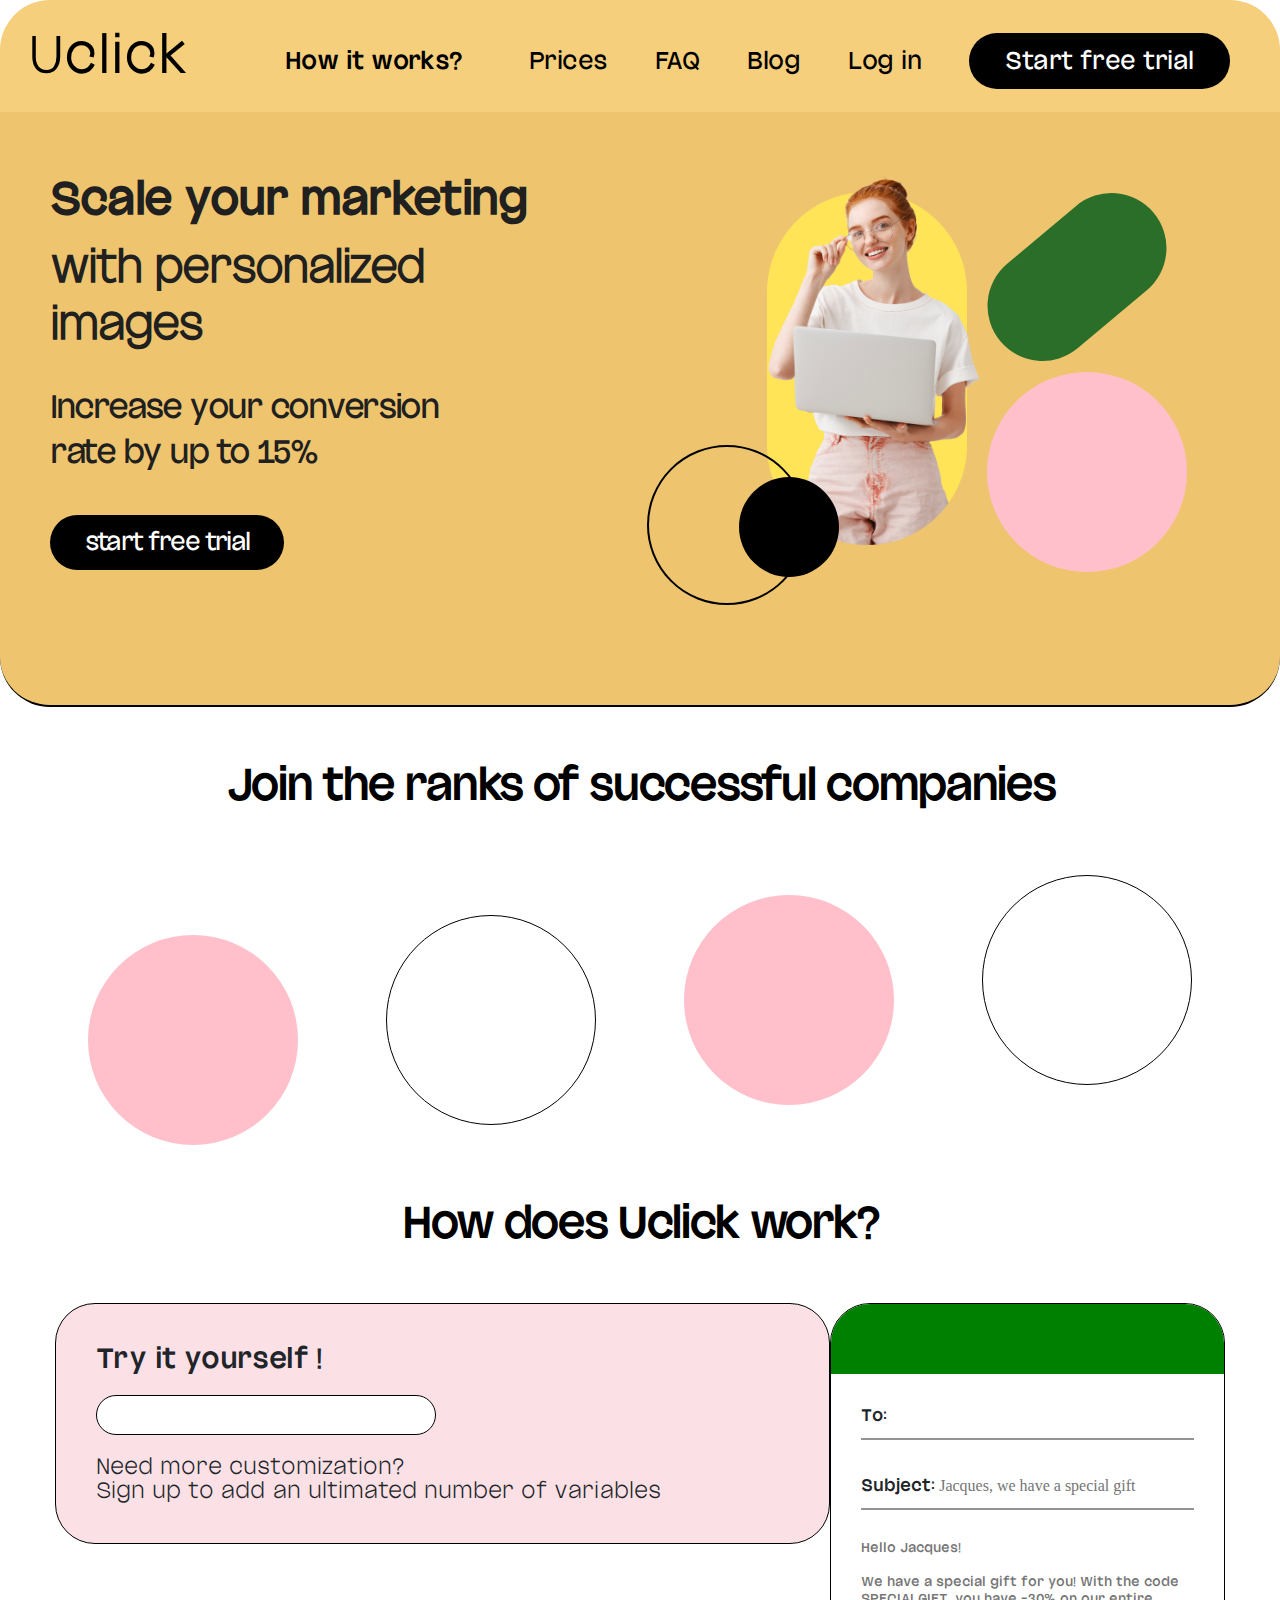
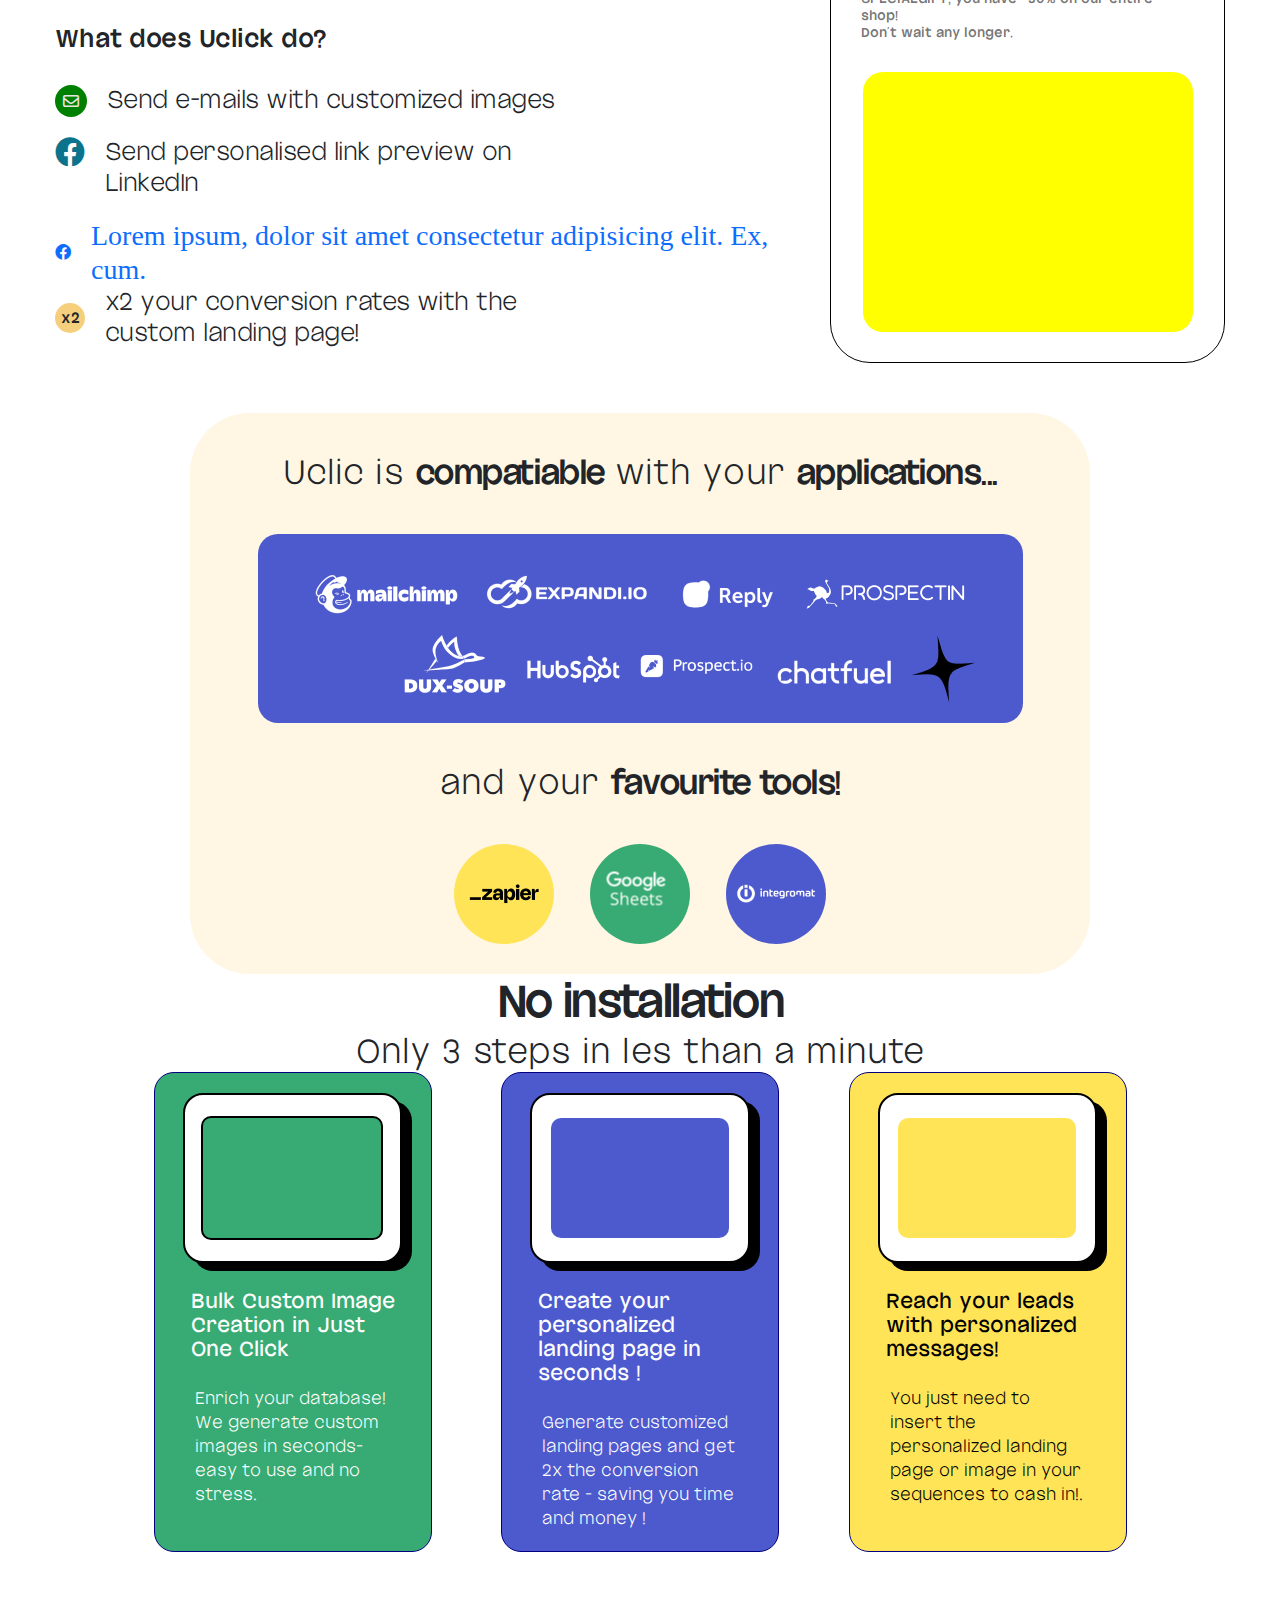
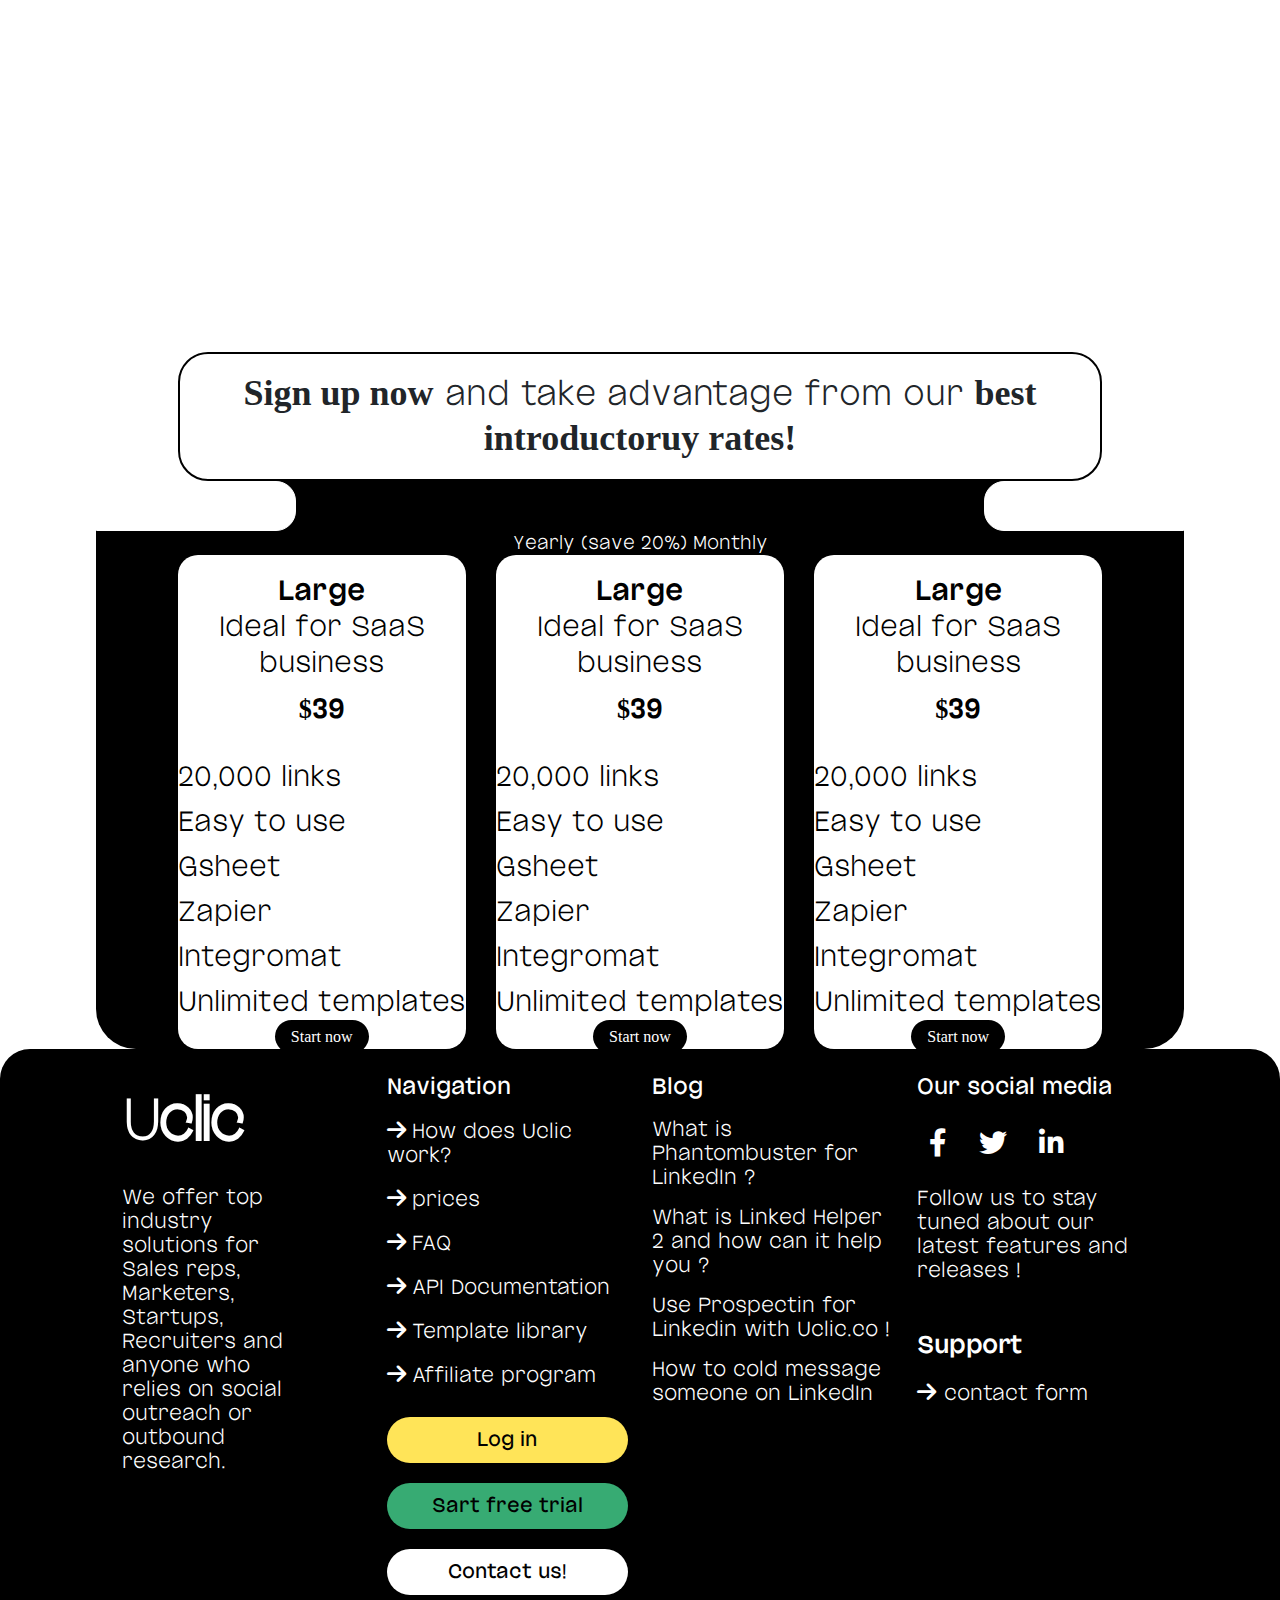
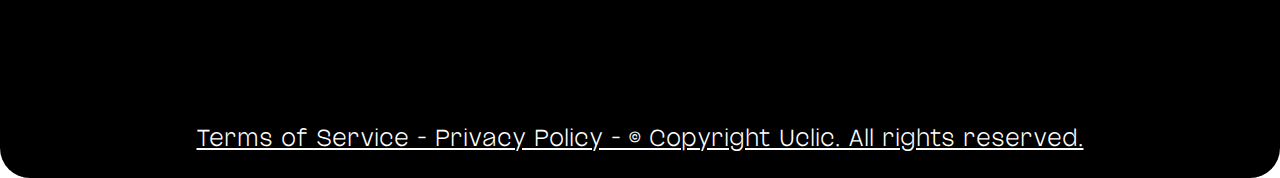
==== index.html @ 7f1a7e20 "third commit" ====
<!DOCTYPE html>
<html lang="en">

<head>
    <meta charset="UTF-8">
    <meta http-equiv="X-UA-Compatible"
        content="IE=edge">
    <meta name="viewport"
        content="width=device-width, initial-scale=1.0">
    <title>Uclick Design</title>

    <link href="https://cdn.jsdelivr.net/npm/bootstrap@5.2.3/dist/css/bootstrap.min.css"
        rel="stylesheet">

    <!-- font awesome link -->
    <link rel="stylesheet"
        href="./css/all.css">
    <!-- stylesheet link -->
    <link rel="stylesheet"
        href="css/style.css">
</head>

<body>
    <!-- header part start here -->
    <header>
        <div class="logo">
            <h3>U<span>click</span></h3>
        </div>
        <div class="menu">
            <ul>
                <li><a class="how"
                        href="#">How it works?</a></li>
                <li><a href="#">Prices</a></li>
                <li><a href="#">FAQ</a></li>
                <li><a href="#">Blog</a></li>
                <li><a href="#">Log in</a></li>
                <li><a class="sign"
                        href="#">Start free trial</a></li>
            </ul>
        </div>
    </header>
    <!-- header part end here -->

    <!-- hero part start here -->
    <div class="hero">
        <div class="passage">
            <h2>
                Scale your marketing
            </h2>
            <h3>
                with personalized <br> images
            </h3>
            <h4>
                Increase your conversion <br> rate by up to 15%
            </h4>
            <button class="hero-btn">
                <h4>start free trial</h4>
            </button>
        </div>
        <div class="picture">

            <div class="frame">
                <img src="images/Frame 36.png"
                    alt="">
                <div class="huhiuhi">
                    <img src="images/huhiuhi 2.png"
                        alt="">
                </div>
            </div>

            <div class="circle">
                <div class="black-shape"></div>
            </div>

            <div class="green-shape"></div>
            <div class="blue-shape"></div>

        </div>
    </div>
    <!-- hero part end here -->

    <!-- join part start here -->
    <section class="join">
        <div class="join-inner">
            <h2 class="top-space">
                Join the ranks of successful companies
            </h2>
            <div class="compani-name">
                <div class="mailgun">

                </div>
                <div class="salesloft">

                </div>
                <div class="easynote">

                </div>
                <div class="pandadoc">

                </div>
            </div>
        </div>
    </section>
    <!-- join part end here -->

    <!-- work part start here -->
    <section class="work">
        <h2 class="top-space">
            How does Uclick work?
        </h2>
        <div class="work-inner">
            <div class="left">
                <div class="tryit">
                    <h1>
                        Try it yourself !
                    </h1>

                    <form action="">
                        <input type="text"
                            name="text">
                    </form>
                    <h4>
                        Need more customization? <br>
                        Sign up to add an ultimated number of variables
                    </h4>
                </div>
                <div class="do">
                    <h1>
                        What does Uclick do?
                    </h1>
                    <div class="mail">
                        <i class="fa-regular fa-envelope"></i>
                        <h4>
                            Send e-mails with customized images
                        </h4>
                    </div>
                    <div class="fb">
                        <i class="fa-brands fa-facebook"></i>
                        <h4>
                            Send personalised link preview on <br> LinkedIn
                        </h4>
                    </div>
                    <ul class="uclic-box">
                        <li><a href="#">
                                <div class="icon">
                                    <i class="fa-brands fa-facebook"></i>
                                </div>
                                <div class="text">
                                    <h3>
                                        Lorem ipsum, dolor sit amet consectetur adipisicing elit. Ex, cum.
                                    </h3>
                                </div>
                            </a></li>
                    </ul>
                    <div class="x2">
                        <span class="x22">x2</span>
                        <h4>
                            x2 your conversion rates with the <br> custom landing page!
                        </h4>
                    </div>
                </div>
            </div>
            <div class="right">
                <div class="green-div"></div>
                <form action="#">
                    <div class="to">
                        <label for="#">To:</label>
                        <input type="text"
                            name="text">
                    </div><br>
                    <div class="sub">
                        <label for="#">Subject:</label>
                        <input type="text"
                            name="text"
                            placeholder="Jacques, we have a special gift for you!">
                    </div>
                    <h6>
                        Hello Jacques! <br> <br>
                        We have a special gift for you! With the code <br> SPECIALGIFT, you have -30% on our entire
                        shop! <br>
                        Don't wait any longer.
                    </h6>
                </form>
                <div class="green-diiv"></div>
            </div>
        </div>

    </section>
    <!-- work part end here -->

    <!-- compatiable part start here -->
    <section class="compatiable">

        <div class="compatiable-inner">
            <h2 class="top-space">
                Uclic is <span class="bold">compatiable</span> with your <span class="bold">applications...</span>
            </h2>
            <div class="white-logos">
                <div class="container_c">
                    <div class="top-logo">
                        <ul class="logos">
                            <li><a href="#"><img class="mallchimp"
                                        src="images/mallchimp.png"
                                        alt=""></a></li>
                            <li><a href="#"><img class="expandi"
                                        src="images/expandi.png"
                                        alt=""></a></li>
                            <li><a href="#"><img class="replay"
                                        src="images/replay.png"
                                        alt=""></a></li>
                            <li><a href="#"><img class="prospectin"
                                        src="images/prospectin.png"
                                        alt=""></a></li>
                        </ul>
                    </div>
                    <div class="container_c">
                        <div class="top-logo bottom-logo">
                            <ul class="logos">
                                <li><a href="#"><img class="mallchimp"
                                            src="images/dux-soup.png"
                                            alt=""></a></li>
                                <li><a href="#"><img class="expandi"
                                            src="images/hubspot.png"
                                            alt=""></a></li>
                                <li><a href="#"><img class="replay"
                                            src="images/prosio.png"
                                            alt=""></a></li>
                                <li><a href="#"><img class="prospectin"
                                            src="images/chatfuel.png"
                                            alt=""></a></li>
                                <li><a href="#"><img class="vector-star"
                                            src="images/Vector star.png"
                                            alt=""></a></li>
                            </ul>
                        </div>
                    </div>
                </div>
            </div>
            <h2>
                and your <span class="bold">favourite tools!</span>
            </h2>
            <div class="three-round">
                <div class="zapier-round single-round">
                    <img src="images/zapier.png"
                        alt="">
                </div>
                <div class="sheets-round single-round">
                    <img src="images/google sheets.png"
                        alt="">
                </div>
                <div class="integ-round single-round">
                    <img src="images/integromat.png"
                        alt="">
                </div>
            </div>
        </div>
    </section>
    <!-- compatiable part end here -->
    <section class="install">
        <div class="headline">
            <h2>No installation</h2>
            <h3>
                Only 3 steps in les than a minute
            </h3>
        </div>
        <div class="install-inner ">
            <div class="container_c">
                <div class="row install-box">
                    <div class="col-md-3 first-box long-sq-box">
                        <div class="mx-auto outer-line">
                            <div class="inner-line"></div>
                        </div>
                        <h4>
                            Bulk Custom Image Creation in Just One Click
                        </h4>
                        <p>
                            Enrich your database! We generate custom images in seconds- easy to use and no stress.
                        </p>
                    </div>
                    <div class="col-md-3 second-box long-sq-box">
                        <div class="mx-auto outer-line">
                            <div class="inner-line">
                                <div class="small-line"></div>
                                <div class="big-line"></div>
                            </div>
                        </div>
                        <h4>
                            Create your personalized landing page in seconds !

                        </h4>
                        <p>
                            Generate customized landing pages and get 2x the conversion rate - saving you time and money !
                        </p>
                    </div>
                    <div class="col-md-3 third-box long-sq-box">
                        <div class="mx-auto outer-line">
                            <div class="inner-line"></div>
                        </div>
                        <h4>
                            Reach your leads
                            with personalized messages!
                        </h4>
                        <p>
                            You just need to insert the personalized landing page or image in your sequences to
                            cash in!.
                        </p>
                    </div>
                </div>
            </div>
        </div>
    </section>
    <!-- rate part start here -->
    <section class="rate container_c">
        <div class="heading container_c">
            <h2>
                <strong>Sign up now</strong> and take advantage from our <strong>best introductoruy rates!</strong>
            </h2>
        </div>
        <div class="rate-inner">
            <div class="black-div">
                <div class="two-side-white">
                    <div class="left-white"></div>
                    <div class="left-white right-white"></div>
                </div>
                <h4>
                    Yearly (save 20%) Monthly
                </h4>
                <div class="rate-box container_c">
                    <div class="first-rate">
                        <div class="top-things">
                            <h3>Large</h3>
                            <h5>Ideal for SaaS business</h5>
                            <h2><small>$</small>39</h2>
                        </div>
                        <div class="bottom-things">
                            <ul>
                                <li><a href="#">20,000 links</a></li>
                                <li><a href="#">Easy to use</a></li>
                                <li><a href="#">Gsheet</a></li>
                                <li><a href="#">Zapier</a></li>
                                <li><a href="#">Integromat</a></li>
                                <li><a href="#">Unlimited templates</a></li>
                            </ul>
                            <div class="start-now-btn">
                                <a href="#">Start now</a>
                            </div>
                        </div>
                    </div>
                    <div class="first-rate">
                        <div class="top-things">
                            <h3>Large</h3>
                            <h5>Ideal for SaaS business</h5>
                            <h2><small>$</small>39</h2>
                        </div>
                        <div class="bottom-things">
                            <ul>
                                <li><a href="#">20,000 links</a></li>
                                <li><a href="#">Easy to use</a></li>
                                <li><a href="#">Gsheet</a></li>
                                <li><a href="#">Zapier</a></li>
                                <li><a href="#">Integromat</a></li>
                                <li><a href="#">Unlimited templates</a></li>
                            </ul>
                            <div class="start-now-btn">
                                <a href="#">Start now</a>
                            </div>
                        </div>
                    </div>
                    <div class="first-rate">
                        <div class="top-things">
                            <h3>Large</h3>
                            <h5>Ideal for SaaS business</h5>
                            <h2><small>$</small>39</h2>
                        </div>
                        <div class="bottom-things">
                            <ul>
                                <li><a href="#">20,000 links</a></li>
                                <li><a href="#">Easy to use</a></li>
                                <li><a href="#">Gsheet</a></li>
                                <li><a href="#">Zapier</a></li>
                                <li><a href="#">Integromat</a></li>
                                <li><a href="#">Unlimited templates</a></li>
                            </ul>
                            <div class="start-now-btn">
                                <a href="#">Start now</a>
                            </div>
                        </div>
                    </div>
                </div>
            </div>
        </div>
    </section>
    <!-- rate part end here -->
    <!-- before footer part start here -->
        <section class="before-footer">
            <div class="row container_c before-footer-inner">
                <div class="col-md-3 single-part uclic-part">
                    <h2><span>U</span>clic</h2>
                    <p>
                        We offer top industry solutions for Sales reps, Marketers, Startups, Recruiters and anyone who relies on social outreach
                        or outbound research.
                    </p>
                </div>
                <div class="col-md-3 single-part navigation">
                    <h4>Navigation</h4>
                    <ul>
                        <li><i class="fa-solid fa-arrow-right"></i>How does Uclic work?</li>
                        <li><i class="fa-solid fa-arrow-right"></i>prices</li>
                        <li><i class="fa-solid fa-arrow-right"></i>FAQ</li>
                        <li><i class="fa-solid fa-arrow-right"></i>API Documentation</li>
                        <li><i class="fa-solid fa-arrow-right"></i>Template library</li>
                        <li><i class="fa-solid fa-arrow-right"></i>Affiliate program</li>
                    </ul>
                    <div class="log-btn yellow">
                        <a href="#">Log in</a>
                    </div>
                    <div class="log-btn green">
                        <a href="#">Sart free trial</a>
                    </div>
                    <div class="log-btn gray">
                        <a href="#">Contact us!</a>
                    </div>
                </div>
                <div class="col-md-3 single-part blog">
                    <h4>Blog</h4>
                    <p>
                        What is Phantombuster for LinkedIn ?
                    </p>
                    <p>
                        What is Linked Helper 2 and how can it
                        help you ?
                    </p>
                    <p>
                        Use Prospectin for Linkedin with Uclic.co !
                    </p>
                    <p>
                        How to cold message someone on LinkedIn
                    </p>
                </div>
                <div class="col-md-3 single-part social">
                    <h4>Our social media</h4>
                    <ul>
                        <li><a href="#"><i class="fa-brands fa-facebook-f"></i></a></li>
                        <li><a href="#"><i class="fa-brands fa-twitter"></i></a></li>
                        <li><a href="#"><i class="fa-brands fa-linkedin-in"></i></a></li>
                    </ul>
                    <p>
                        Follow us to stay tuned about our latest features and releases !

                    </p>
                    <h3>Support</h3>
                    <ul>
                        <li><i class="fa-solid fa-arrow-right"></i>contact form</li>
                    </ul>
                </div>
                <footer>
                    <h4>
                        Terms of Service - Privacy Policy - © Copyright Uclic. All rights reserved.
                    </h4>
                </footer>
            </div>
        </section>
    <!-- before footer part end here -->




    <!-- bootstrap link added -->

    <script src="https://code.jquery.com/jquery-3.6.3.min.js"
        integrity="sha256-pvPw+upLPUjgMXY0G+8O0xUf+/Im1MZjXxxgOcBQBXU="
        crossorigin="anonymous"></script>
    <script src="https://cdn.jsdelivr.net/npm/bootstrap@5.2.3/dist/js/bootstrap.bundle.min.js"></script>
</body>

</html>
---- css/style.css ----
/* default css */
.container_c {
    width: 85%;
    margin: 0 auto;
}


@import url('https://fonts.googleapis.com/css2?family=Sassy+Frass&display=swap');
/* font family
font-family: 'Sassy Frass',
cursive; */

* {
    margin: 0;
    padding: 0;
    list-style-type: none;
    box-sizing: border-box;
    font-family: Outreque;
}

@font-face {
    font-family: OutrequeRegular;
    src: url('../font/OutrequeRegular.ttf');
}

@font-face {
    font-family: OutrequeMedium;
    src: url('../font/OutrequeMedium.ttf');
}

@font-face {
    font-family: OutrequeLight;
    src: url('../font/OutrequeLight.ttf');
}

@font-face {
    font-family: OutrequeBold;
    src: url(../font/OutrequeBold.ttf);
}

@font-face {
    font-family: OutrequeBlack;
    src: url(../font/OutrequeBlack.ttf);
}

h1,
h2,
h3,
h4,
h5,
h6,
p,
ul,
li {
    margin: 0;
    padding: 0;
}

.top-space {
    padding: 50px 0px;
}

body {}

header {
    width: 100%;
    display: flex;
    justify-content: space-around;
    background-color: #f6cf7d;
    border-radius: 50px 50px 0px 0px;
}

header .logo h3 {
    font-family: OutrequeLight;
    font-style: normal;
    font-size: 57px;
    line-height: 112px;
    font-weight: 300;
    /* letter-spacing: -0.07em; */
    color: #000000;
}

header .logo span {
    font-family: OutrequeRegular;
}

.menu {
    margin-top: 30px;
}

.menu ul li {
    padding: 16px 22px;
    display: inline-block;
}

.menu ul li a {
    font-family: OutrequeMedium;
    font-style: normal;
    font-size: 26px;
    font-weight: 500;
    line-height: 31px;
    letter-spacing: -0.02em;
    text-decoration: none;
    color: #000000;
}

.menu .how {
    font-family: OutrequeBold;
    font-style: normal;
    font-size: 26px;
    font-weight: 700;
    line-height: 31px;
    letter-spacing: -0.02em;
    color: #000000;
    padding: 10px 18px;
}

.menu .sign {
    background-color: black;
    border-radius: 100px;
    padding: 15px 36px;
    color: #FFFFFF;
}

.hero {
    display: flex;
    /* width: 80%; */
    margin: 0 auto;
    padding-top: 30px;
    background-color: #eec56e;
    border-bottom: 2px solid black;
    border-radius: 0px 0px 50px 50px;
    /* justify-content: space-around; */
}

.hero .passage {
    margin: 30px 50px;
    margin-right: 100px;

}

.hero .passage h2 {
    font-family: OutrequeMedium;
    font-style: normal;
    font-weight: 900;
    font-size: 48px;
    line-height: 57.6px;
    letter-spacing: -0.03em;
    color: #202020;
}

.hero .passage h3 {
    font-family: OutrequeLight;
    font-style: normal;
    font-weight: 900;
    font-size: 48px;
    line-height: 57.6px;
    letter-spacing: -0.04em;
    color: #202020;
    padding: 10px 0px;
}

.hero .passage h4 {
    font-family: 'OutrequeMedium';
    font-style: normal;
    font-weight: 500;
    font-size: 35px;
    line-height: 45px;
    letter-spacing: -0.07em;
    color: #202020;
    padding: 20px 0px;
}

.hero .hero-btn {
    border: none;
    margin-top: 20px;
    background-color: black;
    border-radius: 100px;
}

.hero .hero-btn h4 {
    font-family: OutrequeMedium;
    font-weight: 500;
    font-size: 26px;
    line-height: 31px;
    padding: 12px 35px;
    color: #FFFFFF;
}

.hero .picture {
    position: relative;
    width: 600px;
}

.hero .picture .frame {
    position: relative;
}

.hero .picture .frame img {
    width: 200px;
    margin-left: 140px;
    margin-top: 50px;
}

.hero .picture .huhiuhi {
    position: absolute;
    content: '';
    top: -18px;
    right: 80px;
}

.hero .picture .huhiuhi img {
    width: 430px;
}

.hero .picture .circle {
    position: relative;
    width: 160px;
    height: 160px;
    border: 2px solid black;
    border-radius: 100%;
    bottom: 100px;
    left: 20px;
}

.hero .picture .circle .black-shape {
    position: absolute;
    width: 100px;
    height: 100px;
    background-color: black;
    border-radius: 100%;
    left: 90px;
    top: 30px;
}

.hero .picture .green-shape {
    position: absolute;
    width: 200px;
    height: 110px;
    background-color: rgb(42, 110, 42);
    border-radius: 100px;
    top: 80px;
    left: 350px;
    transform: rotate(140deg);
}

.hero .picture .blue-shape {
    position: absolute;
    width: 200px;
    height: 200px;
    background-color: pink;
    border-radius: 100%;
    top: 230px;
    left: 360px;
}

/* join part start here */
.join .join-inner h2 {
    font-family: OutrequeBold;
    font-style: normal;
    font-weight: 700;
    font-size: 48px;
    line-height: 58px;
    text-align: center;
    letter-spacing: -0.07em;
    color: #000000;
    text-align: center;
}

.join .compani-name {
    display: flex;
    justify-content: space-evenly;
}

.join .compani-name .mailgun {
    width: 210px;
    height: 210px;
    background-color: pink;
    border-radius: 100%;
    margin-top: 70px;
}

.join .compani-name .salesloft {
    width: 210px;
    height: 210px;
    border: 1px solid black;
    border-radius: 100%;
    margin-top: 50px;
}

.join .compani-name .easynote {
    width: 210px;
    height: 210px;
    background-color: pink;
    border-radius: 100%;
    margin-top: 30px;
}

.join .compani-name .pandadoc {
    width: 210px;
    height: 210px;
    border: 1px solid black;
    border-radius: 100%;
    margin-top: 10px;
}

/* join part end here */
/* work part start here */
.work h2 {
    font-family: OutrequeBold;
    font-style: normal;
    font-weight: 700;
    font-size: 48px;
    line-height: 58px;
    text-align: center;
    letter-spacing: -0.07em;
    color: #000000;
}

.work-inner {
    width: 1170px;
    margin: 0 auto;
    display: flex;
    justify-content: space-evenly;
    /* gap: 60px; */
}

.work-inner .left .tryit {
    border: 1px solid black;
    border-radius: 40px;
    padding: 40px;
    background-color: rgb(251, 225, 230);

}

.work-inner .left .tryit h1 {
    font-family: OutrequeBold;
    font-weight: 700;
    font-size: 30px;
    letter-spacing: -0.02em;
    line-height: 31px;
}

.work-inner .left .tryit h4 {
    font-family: OutrequeLight;
    font-weight: 300;
    font-size: 24px;
    letter-spacing: 0.0015em;
    line-height: 24px;
}

.work-inner .left .tryit form input {
    width: 340px;
    height: 40px;
    border: 1px solid black;
    border-radius: 30px;
    margin: 20px 0px;
}

.work-inner .left .do {
    margin-top: 50px;
}

.work-inner .left .do h1 {
    font-family: OutrequeBold;
    font-size: 26px;
    font-weight: 700;
    line-height: 31px;
    letter-spacing: -0.02em;
    padding: 30px 0px;
}

.work-inner .left .do h4 {
    font-family: OutrequeLight;
    font-size: 26px;
    font-weight: 300;
    line-height: 31px;
    letter-spacing: -0.02em;
    margin-left: 20px;
}

.work-inner .left .mail {
    display: flex;
}

.work-inner .left .mail i {
    height: 100%;
    padding: 8px;
    color: rgb(232, 229, 229);
    background-color: green;
    border-radius: 50%;
}

.work-inner .left .fb {
    display: flex;
    padding: 20px 0px;
}

.work-inner .left .fb i {
    color: rgb(11, 116, 140);
    font-size: 30px;
}

.work-inner .left .x2 {
    display: flex;
    font-family: OutrequeBold;
    align-items: center;
}

.work-inner .left .x2 .x22 {
    background-color: #f6cf7d;
    font-family: OutrequeBold;
}

span.x22 {
    display: block;
    width: 30px;
    height: 30px;
    border-radius: 50%;
    text-align: center;
    line-height: 30px;
}

.work-inner .right {
    border: 1px solid black;
    border-radius: 40px;
}

.work-inner .right .green-div {
    width: 100%;
    height: 70px;
    background-color: green;
    border-radius: 39px 39px 0px 0px;
}

.work-inner .right form {
    padding: 0px 30px;

}

.work-inner .right form label {
    font-family: OutrequeBold;
    font-weight: 700;
    font-size: 18px;
    line-height: 22px;
}

.work-inner .right form h6 {
    font-family: OutrequeBold;
    font-style: normal;
    font-weight: 700;
    font-size: 14px;
    line-height: 17px;
    color: rgba(0, 0, 0, 0.55);
}

.work-inner .right form::placeholder {
    font-family: OutrequeLight;
}

.work-inner .right input {
    margin: 10px 0px;
    border: none;
}

.work-inner .right .to {
    margin-top: 20px;
    border-bottom: 2px solid rgb(147, 147, 147);
}

.work-inner .right .sub {
    border-bottom: 2px solid rgb(147, 147, 147);
    margin-bottom: 30px;
}

.work-inner .right .green-diiv {
    width: 84%;
    height: 260px;
    margin: 30px auto;
    border-radius: 20px;
    background-color: yellow;
}

/* work part end here */
/* compatiable part start here */
.compatiable {
    width: 900px;
    margin: 0 auto;
    background-color: #FFF6E3;
    border-radius: 60px;
    text-align: center;
    margin-top: 50px;
}

.compatiable .compatiable-inner h2 {
    font-family: OutrequeLight;
    font-weight: 300px;
    font-size: 36px;
    line-height: 40px;
    font-style: normal;
    letter-spacing: 0.0025em;
    padding: 26px 0px;
}

.compatiable .compatiable-inner h2 .bold {
    font-family: OutrequeBold;
    font-weight: 700px;
    font-size: 35px;
    line-height: 69px;
    letter-spacing: -0.07em;
}

.compatiable .compatiable-inner .white-logos {
    width: 85%;
    margin: 0 auto;
    border-radius: 20px;
    background-color: #4D5ACD;
    padding: 20px 0px;
    position: relative;
}

.top-logo .logos {
    display: flex;
    justify-content: space-between;
}

.top-logo .logos .expandi {
    margin-top: 20px;
}

.top-logo .logos .replay {
    margin-top: 20px;
}

.top-logo .logos .prospectin {
    margin-top: 25px;
}

.white-logos .bottom-logo {
    margin-left: 30px;
}

.white-logos .bottom-logo img {
    padding: 0px 10px;
}

.compatiable .compatiable-inner .three-round {
    display: flex;
    justify-content: center;
}

.compatiable .three-round .single-round {
    width: 100px;
    height: 100px;
    border-radius: 50%;
    margin-bottom: 30px;
    position: relative;
}

.compatiable .three-round .single-round img {
    position: absolute;
    top: 50%;
    left: 50%;
    transform: translate(-50%, -50%);
}

.compatiable .three-round .zapier-round {
    background-color: #FFE458;
}

.compatiable .three-round .sheets-round {
    background-color: #37AB73;
    margin: 0px 36px;
}

.compatiable .three-round .integ-round {
    background-color: #4D5ACD;
}

/* compatiable part end here */
/* install part start here */
.install {
    margin-bottom: 400px;
}

.install .headline {
    text-align: center;
}

.install h2 {
    font-family: OutrequeBold;
    font-weight: 700;
    font-size: 48px;
    line-height: 58px;
    letter-spacing: -0.07em;
}

.install h3 {
    font-family: OutrequeLight;
    font-weight: 300;
    font-size: 36px;
    line-height: 40px;
    letter-spacing: 0.0025em;
}

.install-inner .install-box {
    justify-content: space-evenly;
}

.install .long-sq-box {
    border-radius: 20px;
    border: 1px solid navy;
    color: white;
}

.mx-auto.inner-line {}

.install .long-sq-box .outer-line {
    width: 87%;
    height: 170px;
    border: 2px solid black;
    position: relative;
    border-radius: 20px;
    margin: 20px 0px;
    background-color: white;
    box-shadow: 10px 8px black;
}

.install .long-sq-box .inner-line {
    padding: 60px 89px;

    border-radius: 10px;
    position: absolute;
    top: 50%;
    left: 50%;
    transform: translate(-50%, -50%);
}

.install-box .long-sq-box h4 {
    font-family: OutrequeMedium;
    font-style: normal;
    font-weight: 500;
    font-size: 22px;
    line-height: 24px;
    padding: 6px 24px;
}

.install-box .long-sq-box p {
    font-family: OutrequeLight;
    font-style: normal;
    font-weight: 300;
    font-size: 18px;
    line-height: 24px;
    letter-spacing: 0.0015em;
    padding: 20px 28px;
}

.install-inner .first-box {
    background-color: #37AB73;
}

.install-inner .first-box .inner-line {
    background-color: #37AB73;
    border: 2px solid black;
}

.install-inner .second-box {
    background-color: #4D5ACD;
}

.install-inner .second-box .inner-line {
    background-color: #4D5ACD;
}

/* .install-inner .second-box .inner-line .small-line{
    border: 1px solid;
}
.install-inner .second-box .inner-line .big-line{
    border: 1px solid;
} */
.install-inner .third-box {
    background-color: #FFE458;
}

.install-inner .third-box .inner-line {
    background-color: #FFE458;
}

.install-inner .third-box h4 {
    color: black;
}

.install-inner .third-box p {
    color: black;
}


/*ms*/
ul.uclic-box li a {
    display: flex;
    text-decoration: none;
    align-items: center;
}

ul.uclic-box li a .icon {
    margin-right: 20px;
}

/* install part end here */
/* rate part start here */
.rate .heading h2 {
    font-family: OutrequeLight;
    font-weight: 300;
    font-size: 36px;

    text-align: center;
    border: 2px solid black;
    border-radius: 30px;
    padding: 18px 28px;
}

.rate h2 strong {
    font-weight: 700;
}

.rate-inner .black-div {
    background-color: #000000;
    border-radius: 40px;
}

.rate-inner .two-side-white {
    display: flex;
    justify-content: space-between;

}

.rate-inner .black-div .two-side-white .left-white {
    width: 200px;
    height: 50px;
    background-color: white;
    border: 1px solid white;
    border-radius: 0px 20px 20px 0px;

}

.rate-inner .black-div .two-side-white .right-white {
    border-radius: 20px 0px 0px 20px;
}

.black-div h4 {
    text-align: center;
    color: white;
    font-family: OutrequeLight;
    font-weight: 300;
    font-size: 20px;

}

.rate-box {
    display: flex;
    justify-content: space-around;
    gap: 30px;
}

.rate-box .first-rate {
    background-color: white;
    border-radius: 20px;
}

.rate-box .first-rate .top-things {
    text-align: center;
    color: black;
    padding: 18px;
}

.rate-box .first-rate .top-things h3 {
    font-family: OutrequeBold;
    font-weight: 300;
    font-size: 30px;

}

.rate-box .first-rate .top-things h5 {
    font-family: OutrequeLight;
    font-weight: 300;
    font-size: 30px;

}

.rate-box .first-rate .top-things h2 {
    font-family: OutrequeBold;
    font-weight: 700;
    font-size: 30px;
    padding: 10px 0px;
}

.first-rate .bottom-things ul li a {
    text-decoration: none;
    font-family: OutrequeLight;
    font-weight: 300;
    font-size: 30px;
    color: #000000;
}

.bottom-things .start-now-btn {

    text-align: center;
}

.bottom-things .start-now-btn a {
    color: white;
    background-color: #000000;
    text-decoration: none;
    border-radius: 20px;
    padding: 8px 16px;
}

/* rate part end here */
/* before footer part start here */
.before-footer {
    background-color: #000000;
    border-radius: 30px;
    padding: 16px;
}

.before-footer-inner .single-part {
    color: white;
}

.before-footer-inner .uclic-part p {
    padding-right: 48px;
    color: white;
}

.before-footer-inner h4 {
    font-family: OutrequeMedium;
    font-weight: 500;
    font-size: 24px;
    line-height: 28px;
    padding: 8px 0px;
}

.before-footer-inner p {
    font-family: OutrequeLight;
    font-weight: 300;
    font-size: 22px;
    line-height: 24px;
    padding: 8px 0px;
}

.before-footer-inner .uclic-part h2 {
    color: white;
    font-family: OutrequeLight;
    font-weight: 700;
    font-size: 64px;
    line-height: 112px;
    letter-spacing: -0.07em;
    /* padding: 10px 0px; */
}

.before-footer-inner .uclic-part span {
    font-family: OutrequeLight;
    font-weight: 300;
    font-size: 64px;
    line-height: 112px;
    letter-spacing: -0.07em;
}

.before-footer-inner .uclic-part .prospectin {
    font-family: OutrequeLight;
    font-weight: 300;
    font-size: 36px;
}

.before-footer-inner .navigation ul li {
    font-family: OutrequeLight;
    font-weight: 300;
    font-size: 22px;
    line-height: 24px;
    padding: 10px 0px;
}

.before-footer-inner .navigation ul li i {
    margin-right: 6px;
}

.before-footer-inner .navigation .log-btn {
    font-family: OutrequeMedium;
    font-weight: 500;
    font-size: 21px;
    line-height: 26px;
    text-align: center;
    padding: 10px 0px;
    margin: 20px 0px;
    border-radius: 30px;
}

.before-footer-inner .navigation .log-btn a {
    color: #000000;
    text-decoration: none;
    font-family: OutrequeMedium;
    font-weight: 500;
    font-size: 21px;
    line-height: 26px;


}

.before-footer-inner .navigation .yellow {
    background-color: #FFE458;
}

.before-footer-inner .navigation .green {
    color: white;
    background-color: #37AB73;
}

.before-footer-inner .navigation .gray {
    background-color: #FFFFFF;
}

.before-footer-inner .blog p {
    font-family: OutrequeLight;
    font-weight: 300;
    font-size: 22px;
    line-height: 24px;
}

.before-footer-inner .social ul {
    display: flex;
    color: white;
    padding: 20px 0px;
}

.before-footer-inner .social ul li a {
    font-size: 28px;
    color: white;
    padding: 0px 12px;
}

.before-footer-inner .social p {
    font-family: OutrequeLight;
    font-weight: 300;
    font-size: 22px;
    line-height: 24px;
    padding: 8px 0px;
}

.before-footer-inner .social h3 {
    font-family: OutrequeBold;
    font-weight: 700;
    font-size: 26px;
    line-height: 31px;
    letter-spacing: -0.02em;
    /* padding: 0px 0px; */
    margin-top: 40px;
}

.before-footer-inner .social li {
    font-family: OutrequeLight;
    font-weight: 300;
    font-size: 22px;
    line-height: 24px;
}

.before-footer-inner .social li i {
    margin-right: 8px;
}
.before-footer footer h4{
    color: white;
    text-align: center;
    font-family: OutrequeLight;
    font-weight: 300;
    font-size: 25px;
    line-height: 31px;
    text-decoration: underline;
    margin-top: 100px;
}


/* before footer part end here */
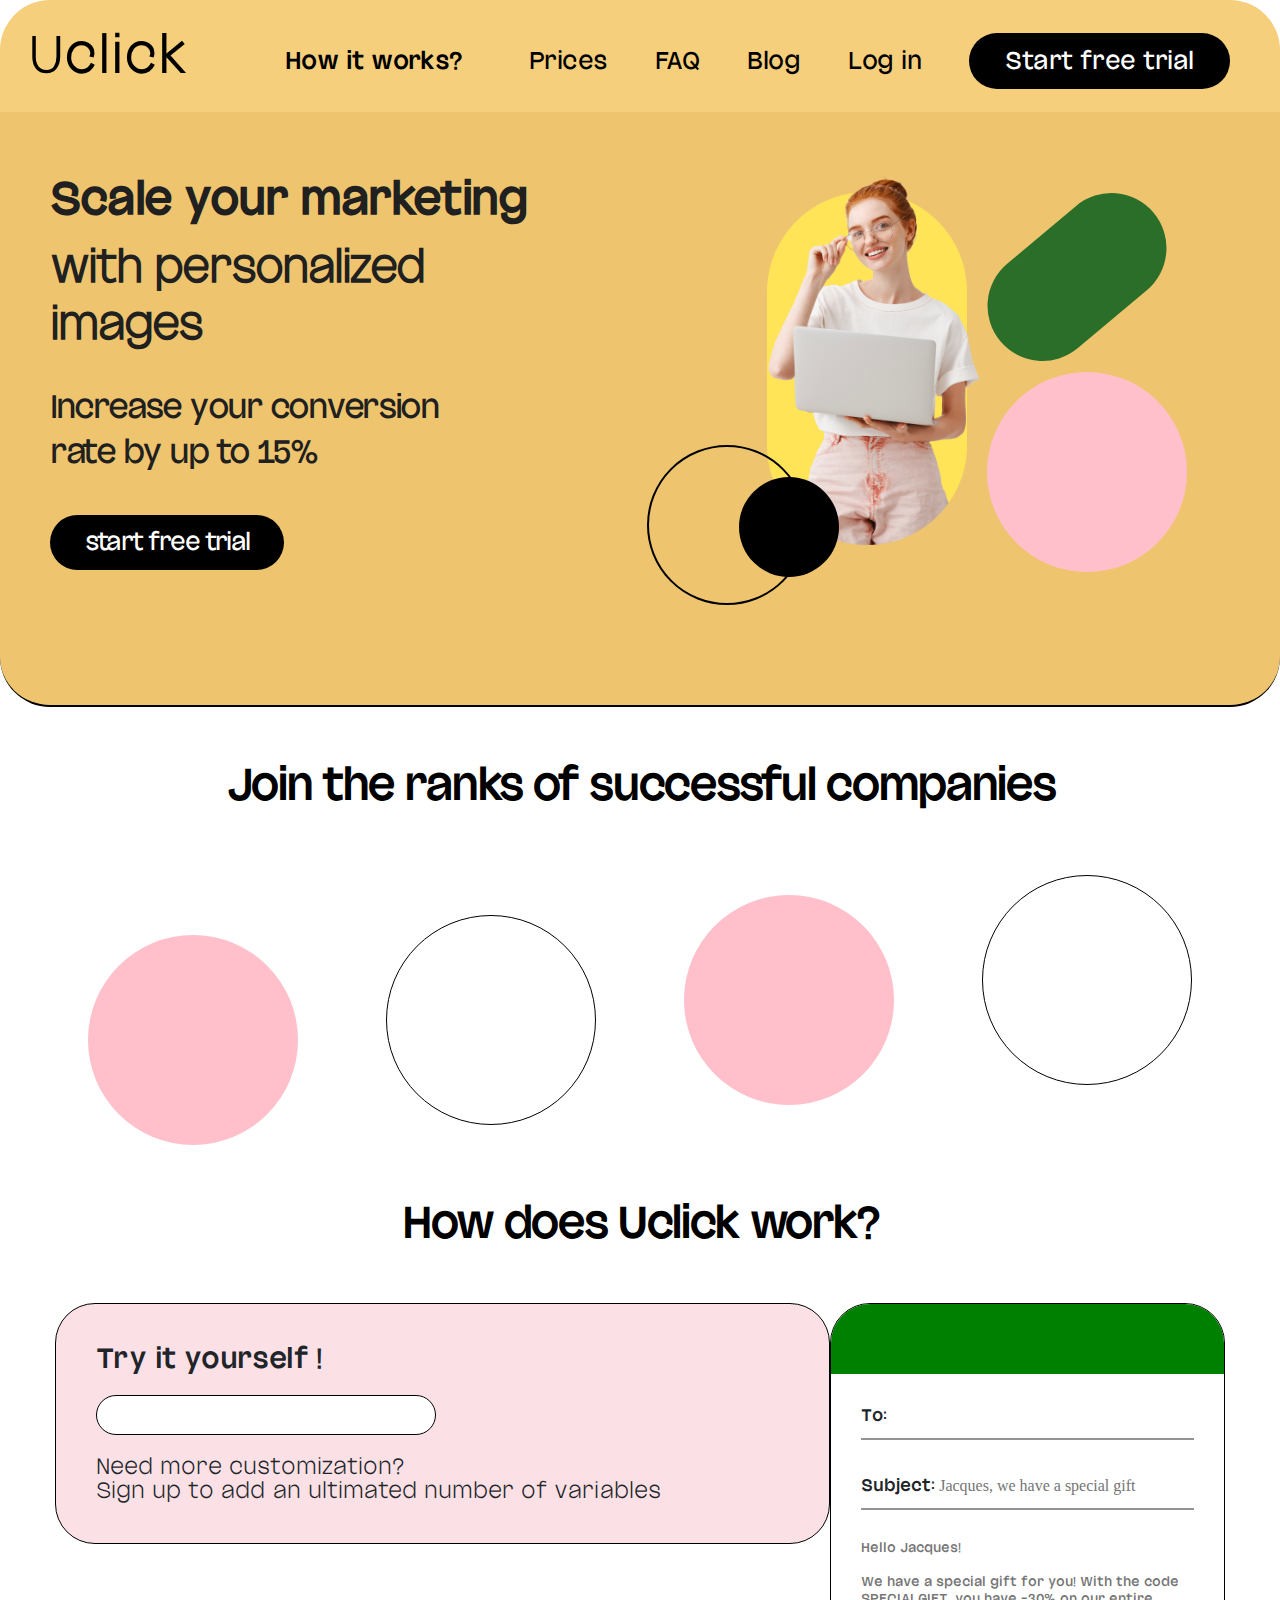
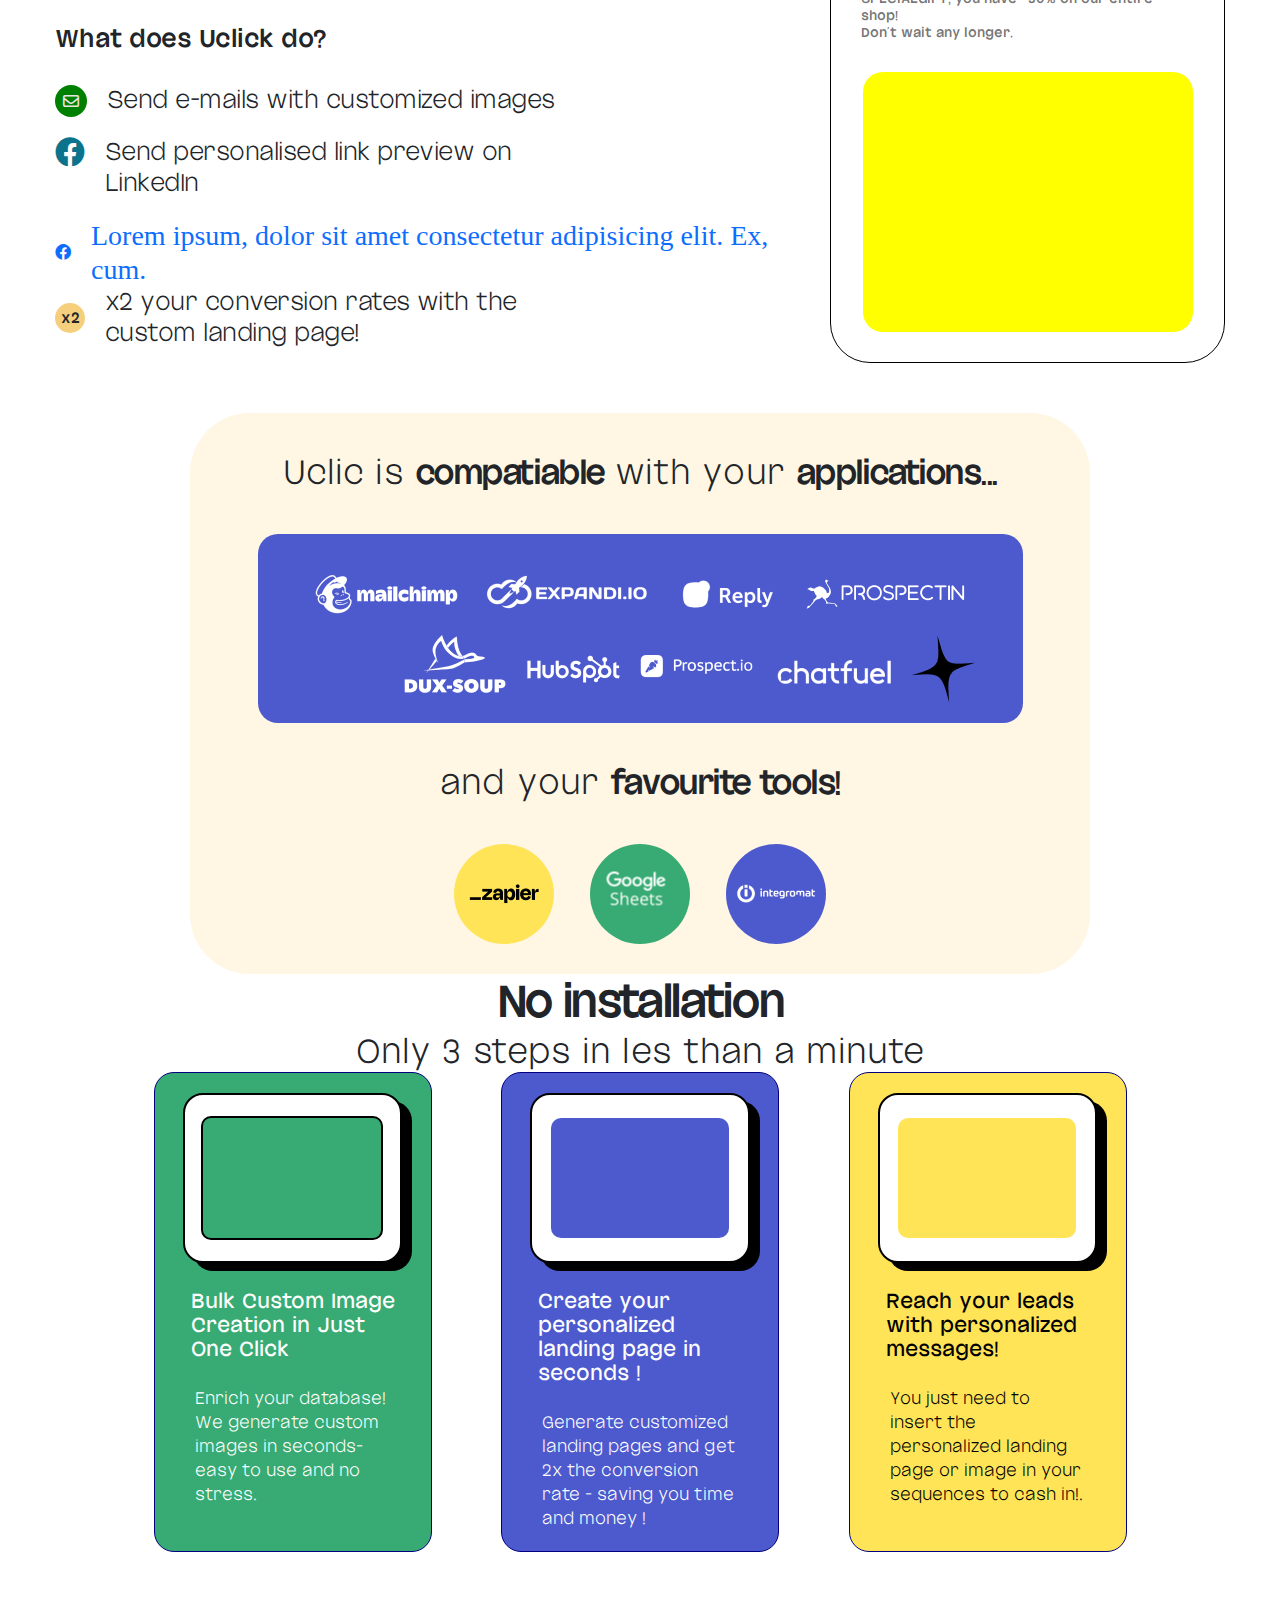
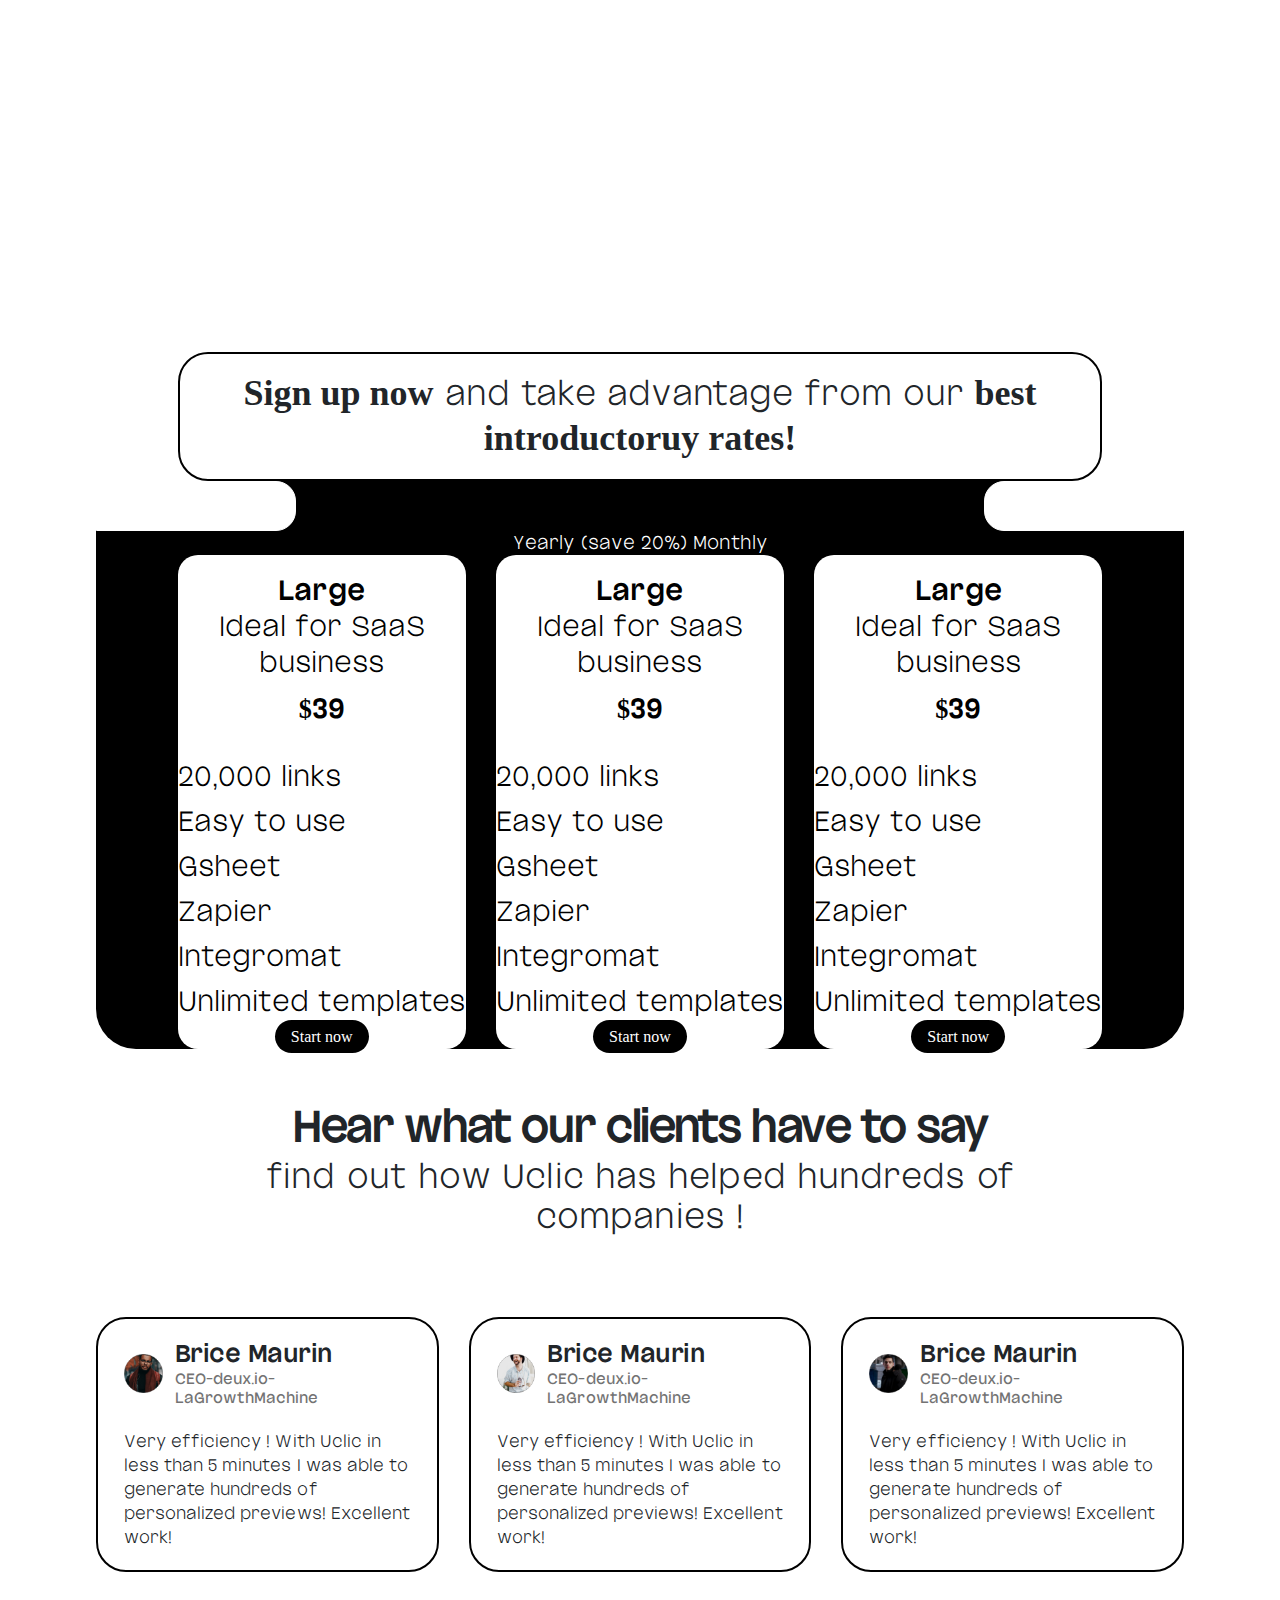
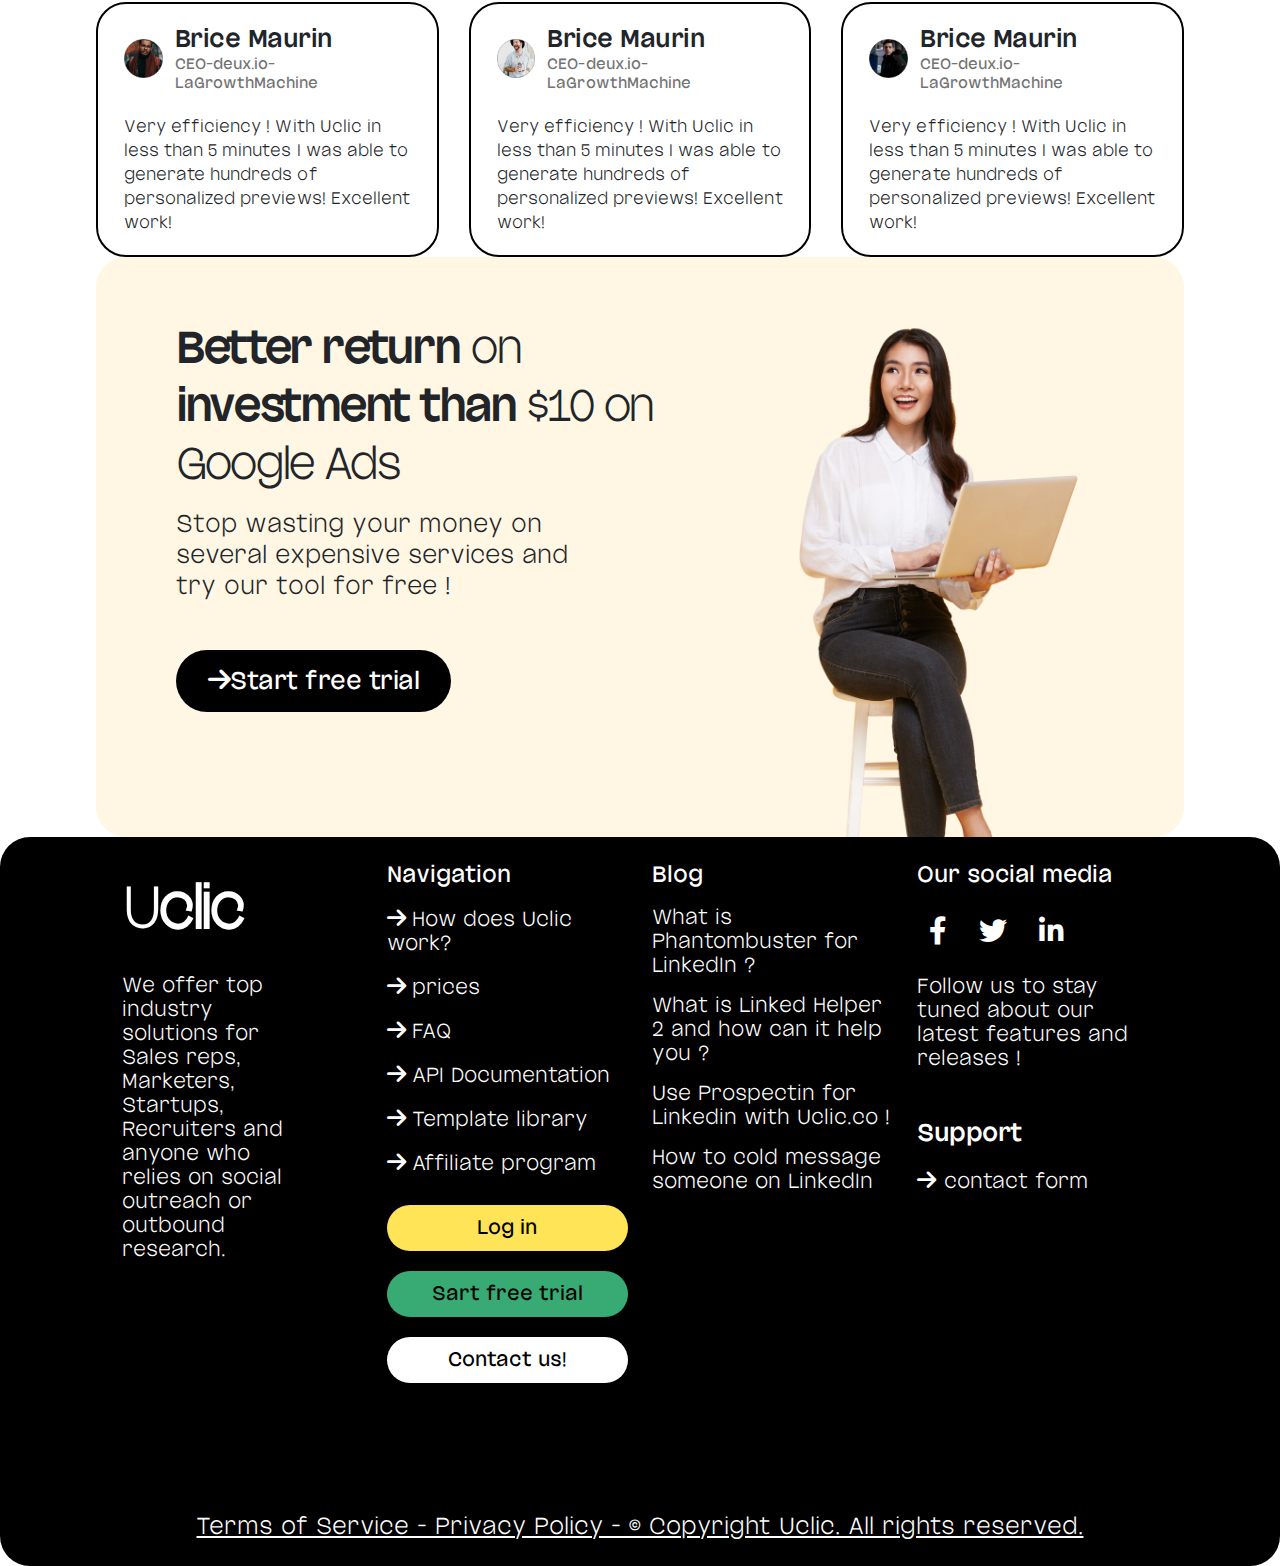
==== commit 273d6753: "six commit" ====
--- a/index.html
+++ b/index.html
@@ -391,6 +391,144 @@
         </div>
     </section>
     <!-- rate part end here -->
+    <!-- clients part start here -->
+    <section class="clients">
+        <div class="heading top-space">
+            <h2>
+                Hear what our clients have to say
+            </h2>
+            <h3>
+                find out how Uclic has helped hundreds of companies !
+            </h3>
+        </div>
+        <div class="container_c clients-inner">
+            <div class=" single-client">
+                <div class="name-pic">
+                    <div class="picture">
+                        <img src="images/client-01.png"
+                            alt="">
+                    </div>
+                    <div class="name">
+                        <h3>Brice Maurin</h3>
+                        <p>CEO-deux.io-LaGrowthMachine</p>
+                    </div>
+                </div>
+                <div class="biodata">
+                    <p>
+                        Very efficiency ! With Uclic in less than 5 minutes I was able to generate hundreds of personalized previews! Excellent
+                        work!
+                    </p>
+                </div>
+            </div>
+            <div class="single-client">
+                <div class="name-pic">
+                    <div class="picture">
+                        <img src="images/client-02.png"
+                            alt="">
+                    </div>
+                    <div class="name">
+                        <h3>Brice Maurin</h3>
+                        <p>CEO-deux.io-LaGrowthMachine</p>
+                    </div>
+                </div>
+                <div class="biodata">
+                    <p>
+                        Very efficiency ! With Uclic in less than 5 minutes I was able to generate hundreds of personalized previews! Excellent
+                        work!
+                    </p>
+                </div>
+            </div>
+            <div class="single-client">
+                <div class="name-pic">
+                    <div class="picture">
+                        <img src="images/client-03.png"
+                            alt="">
+                    </div>
+                    <div class="name">
+                        <h3>Brice Maurin</h3>
+                        <p>CEO-deux.io-LaGrowthMachine</p>
+                    </div>
+                </div>
+                <div class="biodata">
+                    <p>
+                        Very efficiency ! With Uclic in less than 5 minutes I was able to generate hundreds of personalized previews! Excellent
+                        work!
+                    </p>
+                </div>
+            </div>
+        </div>
+        <div class="container_c clients-inner">
+            <div class=" single-client">
+                <div class="name-pic">
+                    <div class="picture">
+                        <img src="images/client-01.png"
+                            alt="">
+                    </div>
+                    <div class="name">
+                        <h3>Brice Maurin</h3>
+                        <p>CEO-deux.io-LaGrowthMachine</p>
+                    </div>
+                </div>
+                <div class="biodata">
+                    <p>
+                        Very efficiency ! With Uclic in less than 5 minutes I was able to generate hundreds of personalized previews! Excellent
+                        work!
+                    </p>
+                </div>
+            </div>
+            <div class="single-client">
+                <div class="name-pic">
+                    <div class="picture">
+                        <img src="images/client-02.png"
+                            alt="">
+                    </div>
+                    <div class="name">
+                        <h3>Brice Maurin</h3>
+                        <p>CEO-deux.io-LaGrowthMachine</p>
+                    </div>
+                </div>
+                <div class="biodata">
+                    <p>
+                        Very efficiency ! With Uclic in less than 5 minutes I was able to generate hundreds of personalized previews! Excellent
+                        work!
+                    </p>
+                </div>
+            </div>
+            <div class="single-client">
+                <div class="name-pic">
+                    <div class="picture">
+                        <img src="images/client-03.png"
+                            alt="">
+                    </div>
+                    <div class="name">
+                        <h3>Brice Maurin</h3>
+                        <p>CEO-deux.io-LaGrowthMachine</p>
+                    </div>
+                </div>
+                <div class="biodata">
+                    <p>
+                        Very efficiency ! With Uclic in less than 5 minutes I was able to generate hundreds of personalized previews! Excellent
+                        work!
+                    </p>
+                </div>
+            </div>
+        </div>
+    </section>
+    <!-- clients part end here -->
+    <!-- better part start here -->
+    <section class="container_c better">
+        <div class="heading">
+            <h2><span>Better return</span> on <span>investment than</span> $10 on Google Ads</h2>
+            <h3>Stop wasting your money on several expensive services and try our tool for free !</h3>
+            <ul>
+                <li><a href="#"><i class="fa-solid fa-arrow-right"></i>Start free trial</a></li>
+            </ul>
+        </div>
+        <div class="sitting-girl">
+            <img src="images/sitting-girl.png" alt="sitting-girl">
+        </div>
+    </section>
+    <!-- better part end here -->
     <!-- before footer part start here -->
         <section class="before-footer">
             <div class="row container_c before-footer-inner">
--- a/css/style.css
+++ b/css/style.css
@@ -816,6 +816,157 @@
 }
 
 /* rate part end here */
+/* clients part start here */
+.clients .heading h2 {
+    font-family: OutrequeBold;
+    font-weight: 700;
+    font-size: 48px;
+    line-height: 58px;
+    text-align: center;
+    letter-spacing: -0.07em;
+}
+
+.clients .heading h3 {
+    font-family: OutrequeLight;
+    font-weight: 300;
+    font-size: 36px;
+    line-height: 40px;
+    text-align: center;
+    letter-spacing: 0.0025em;
+    max-width: 60%;
+    margin: 0 auto;
+}
+
+.clients-inner {
+    display: flex;
+    gap: 30px;
+    margin-top: 30px;
+}
+
+.clients-inner .single-client {
+
+    border: 2px solid black;
+
+    padding: 20px 26px;
+
+    border-radius: 30px;
+}
+
+.clients-inner .single-client .name-pic {
+    display: flex;
+    align-items: center;
+}
+
+.single-client .name-pic .picture {
+    width: 40px;
+    margin-right: 12px;
+    /* align-items: center; */
+}
+
+.single-client .name-pic .picture img {
+    width: 100%;
+
+}
+
+.single-client .name-pic .name h3 {
+    font-family: OutrequeBold;
+    font-weight: 700;
+    font-size: 26px;
+    line-height: 31px;
+    letter-spacing: -0.02em;
+}
+
+.single-client .name-pic .name p {
+    font-family: OutrequeMedium;
+    font-weight: 500;
+    font-size: 16px;
+    line-height: 19px;
+    letter-spacing: 0.0015em;
+    color: #737373;
+}
+
+.single-client .biodata p {
+    font-family: OutrequeLight;
+    font-weight: 300;
+    font-size: 18px;
+    line-height: 24px;
+    letter-spacing: 0.0015em;
+    margin-top: 22px;
+}
+
+/* clients part end here */
+/* better part start here  */
+.better {
+    display: flex;
+    justify-content: space-between;
+    background-color: #FFF6E3;
+    border-radius: 30px;
+}
+
+.better .heading {
+    margin-top: 63px;
+    margin-left: 80px;
+    margin-bottom: 70px;
+}
+
+.better .heading h2 {
+    width: 493px;
+    height: 173px;
+    font-family: OutrequeLight;
+    font-weight: 300;
+    font-size: 48px;
+    line-height: 58px;
+    letter-spacing: -0.07em;
+}
+
+.better .heading span {
+    font-family: OutrequeBold;
+    font-weight: 700;
+}
+
+.better .heading h3 {
+    width: 418px;
+    height: 93px;
+    margin-top: 16px;
+    margin-bottom: 64px;
+    font-family: OutrequeLight;
+    font-weight: 300;
+    font-size: 26px;
+    line-height: 31px;
+}
+
+.better .heading ul li a {
+    width: 300px;
+    height: 68px;
+    color: white;
+    background-color: #000000;
+    padding: 18px 32px;
+    border-radius: 36px;
+    font-family: OutrequeMedium;
+    font-weight: 500;
+    font-size: 26px;
+    line-height: 31px;
+    letter-spacing: -0.02em;
+    text-decoration: none;
+}
+
+.better .sitting-girl {
+    width: 460px;
+    height: 580px;
+    margin-right: 80px;
+}
+
+.better .sitting-girl img {
+    width: 100%;
+    height: 100%;
+    /* margin-right: 80px; */
+}
+
+
+
+/* better part end here  */
+
+
 /* before footer part start here */
 .before-footer {
     background-color: #000000;
@@ -966,7 +1117,8 @@
 .before-footer-inner .social li i {
     margin-right: 8px;
 }
-.before-footer footer h4{
+
+.before-footer footer h4 {
     color: white;
     text-align: center;
     font-family: OutrequeLight;
@@ -977,5 +1129,176 @@
     margin-top: 100px;
 }
 
-
-/* before footer part end here */+/* before footer part end here */
+
+
+/* second page start here */
+
+
+/* sp-one start here */
+.sp-one {
+    padding-top: 50px;
+    padding-bottom: 100px;
+    background-color: #FFF6E3;
+    border-radius: 0px 0px 40px 40px;
+    border-bottom: 2px solid black;
+}
+
+.sp-one-inner {
+    display: flex;
+}
+
+.sp-one-inner .left {
+    display: flex;
+}
+
+.sp-one-inner .left .left-dot {
+    margin: 10px;
+    padding: 8px 0px;
+}
+
+.sp-one-inner .left .left-dot .yellow i {
+    color: #FFE458;
+    border: 1px solid black;
+    border-radius: 60%;
+}
+
+.sp-one-inner .left .girl-here {
+    width: 540px;
+    position: relative;
+}
+
+.sp-one-inner .left .girl-here .yellow {
+    width: 80px;
+    height: 80px;
+    border-radius: 50%;
+    background-color: #FFE458;
+    position: absolute;
+    bottom: 100px;
+    left: -35px;
+}
+
+.sp-one-inner .left .girl-here .green {
+    width: 140px;
+    height: 80px;
+    border-radius: 50px;
+    background-color: #37AB73;
+    position: absolute;
+    bottom: -10px;
+    right: -20px;
+    transform: rotate(-30deg);
+}
+
+.sp-one-inner .left .girl-here img {
+    width: 100%;
+    /* height: 100%; */
+}
+
+.sp-one-inner .right {
+    padding: 10px 28px;
+    margin-left: 30px;
+}
+
+.sp-one-inner .right h2 {
+    font-family: OutrequeLight;
+    font-weight: 300;
+    font-size: 46px;
+    letter-spacing: -0.07em;
+}
+
+.sp-one-inner .right h2 span {
+    font-family: OutrequeMedium;
+    font-weight: 500;
+    font-size: 48px;
+    line-height: 58px;
+    letter-spacing: -0.07em;
+}
+
+.sp-one-inner .right p {
+    font-family: OutrequeLight;
+    font-weight: 300;
+    font-size: 26px;
+    line-height: 31px;
+    padding: 26px 0px;
+    margin-bottom: 30px;
+    ;
+}
+
+.sp-one-inner .right a {
+    text-decoration: none;
+    color: white;
+    background-color: black;
+    padding: 14px 30px;
+    border-radius: 30px;
+    font-family: OutrequeMedium;
+    font-weight: 500;
+    font-size: 26px;
+    line-height: 31px;
+    letter-spacing: -0.02em;
+}
+
+.sp-one-inner .right a i {
+    padding-right: 10px;
+}
+
+.sp-second .heading h2 {
+    font-family: OutrequeMedium;
+    font-weight: 500;
+    font-size: 48px;
+    line-height: 58px;
+    letter-spacing: -0.07em;
+    text-align: center;
+}
+
+.sp-third {
+    margin: 100px 0px;
+}
+
+/* blog post start here */
+.blog-post .heading h2 {
+    font-family: OutrequeMedium;
+    font-style: normal;
+    font-weight: 500;
+    font-size: 48px;
+    line-height: 58px;
+    letter-spacing: -0.07em;
+    text-align: center;
+}
+.blog-post-inner .post-box {
+    display: flex;
+    justify-content: space-around;
+    gap: 30px;
+}
+
+.blog-post-inner .post-box .single-box .passage {
+    border: 2px solid black;
+    border-radius: 0px 0px 26px 26px;
+}
+
+.blog-post-inner .post-box .single-box .passage h3 {
+    font-family: OutrequeMedium;
+    font-style: normal;
+    font-weight: 500;
+    font-size: 21px;
+    line-height: 24px;
+}
+
+.blog-post-inner .post-box .single-box .passage h4 {
+    font-family: OutrequeLight;
+    font-weight: 300;
+    font-size: 18px;
+    line-height: 24px;
+    letter-spacing: 0.0015em;
+}
+
+.single-box .h4-part {
+    display: flex;
+    /* background-color: red; */
+}
+
+.single-box .h4-part .right-icon {
+    align-items: center;
+}
+
+/* blog post end here */
+/* sp-one end here */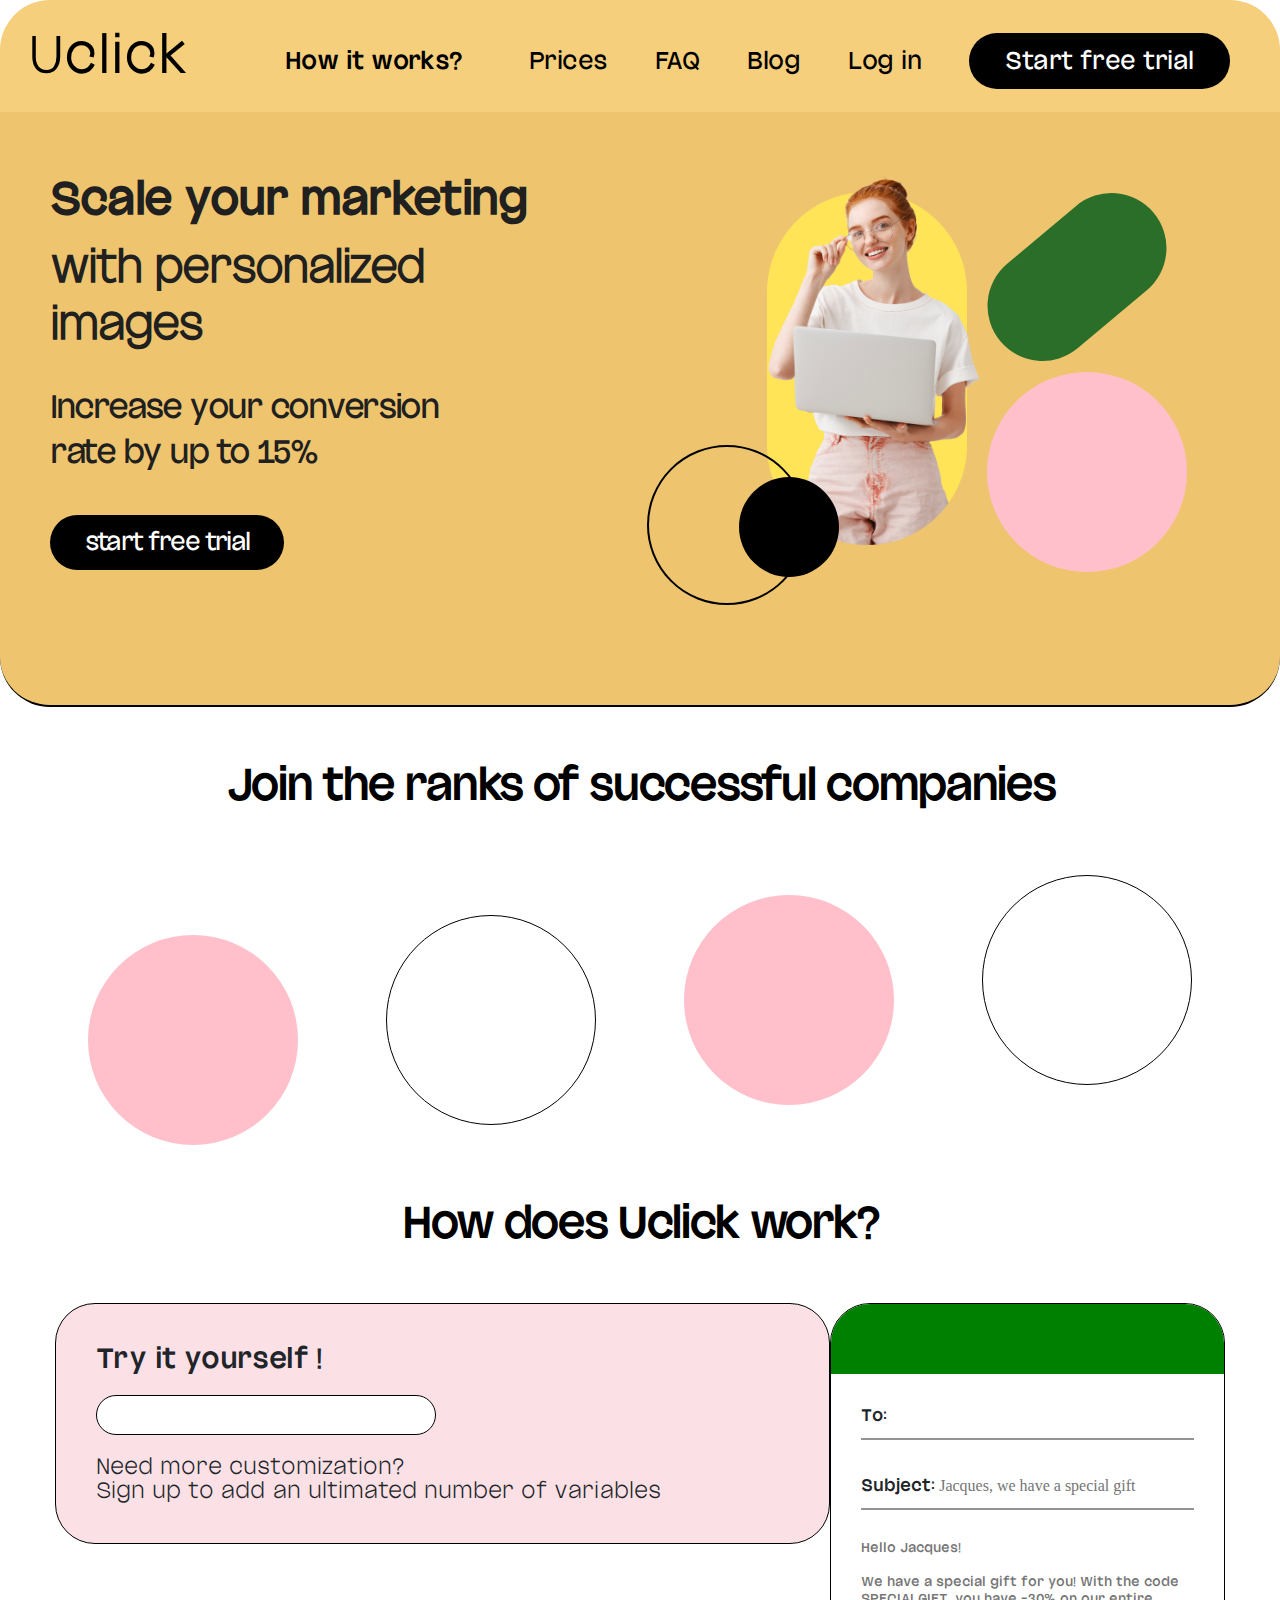
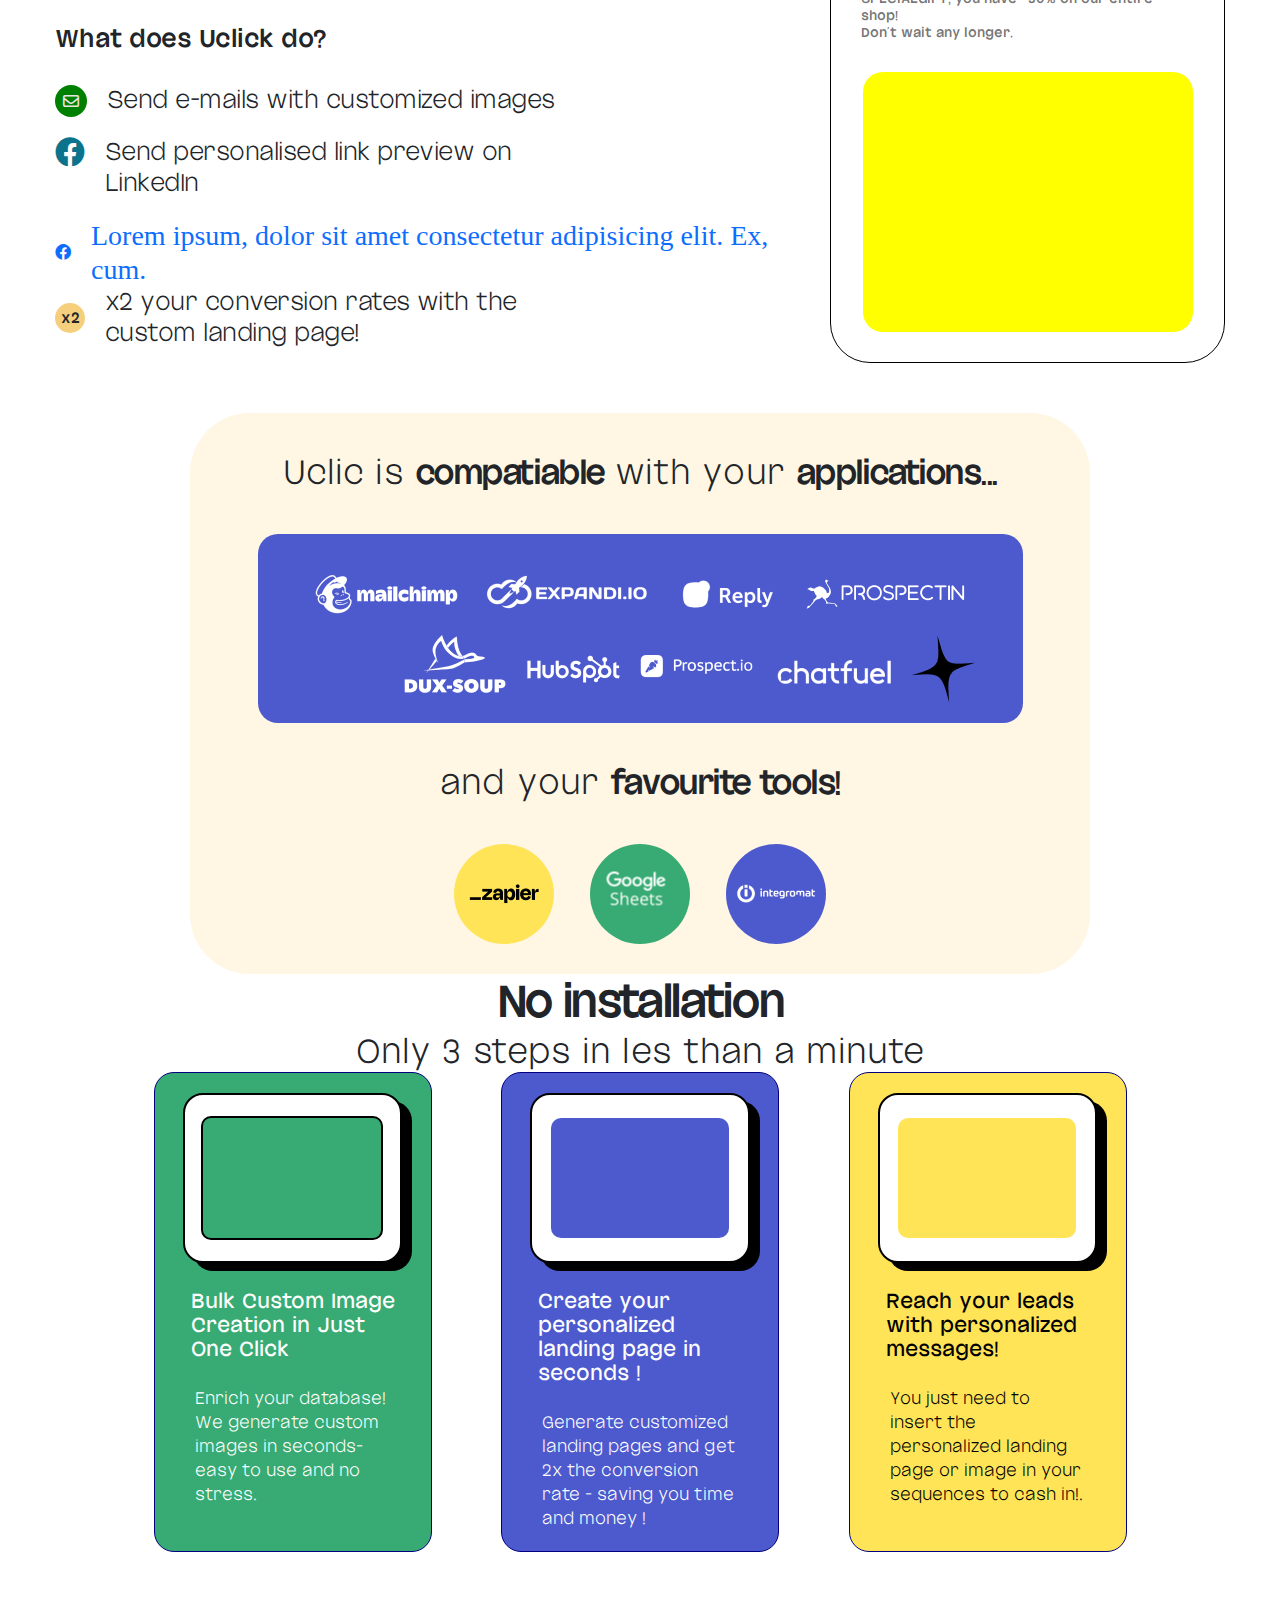
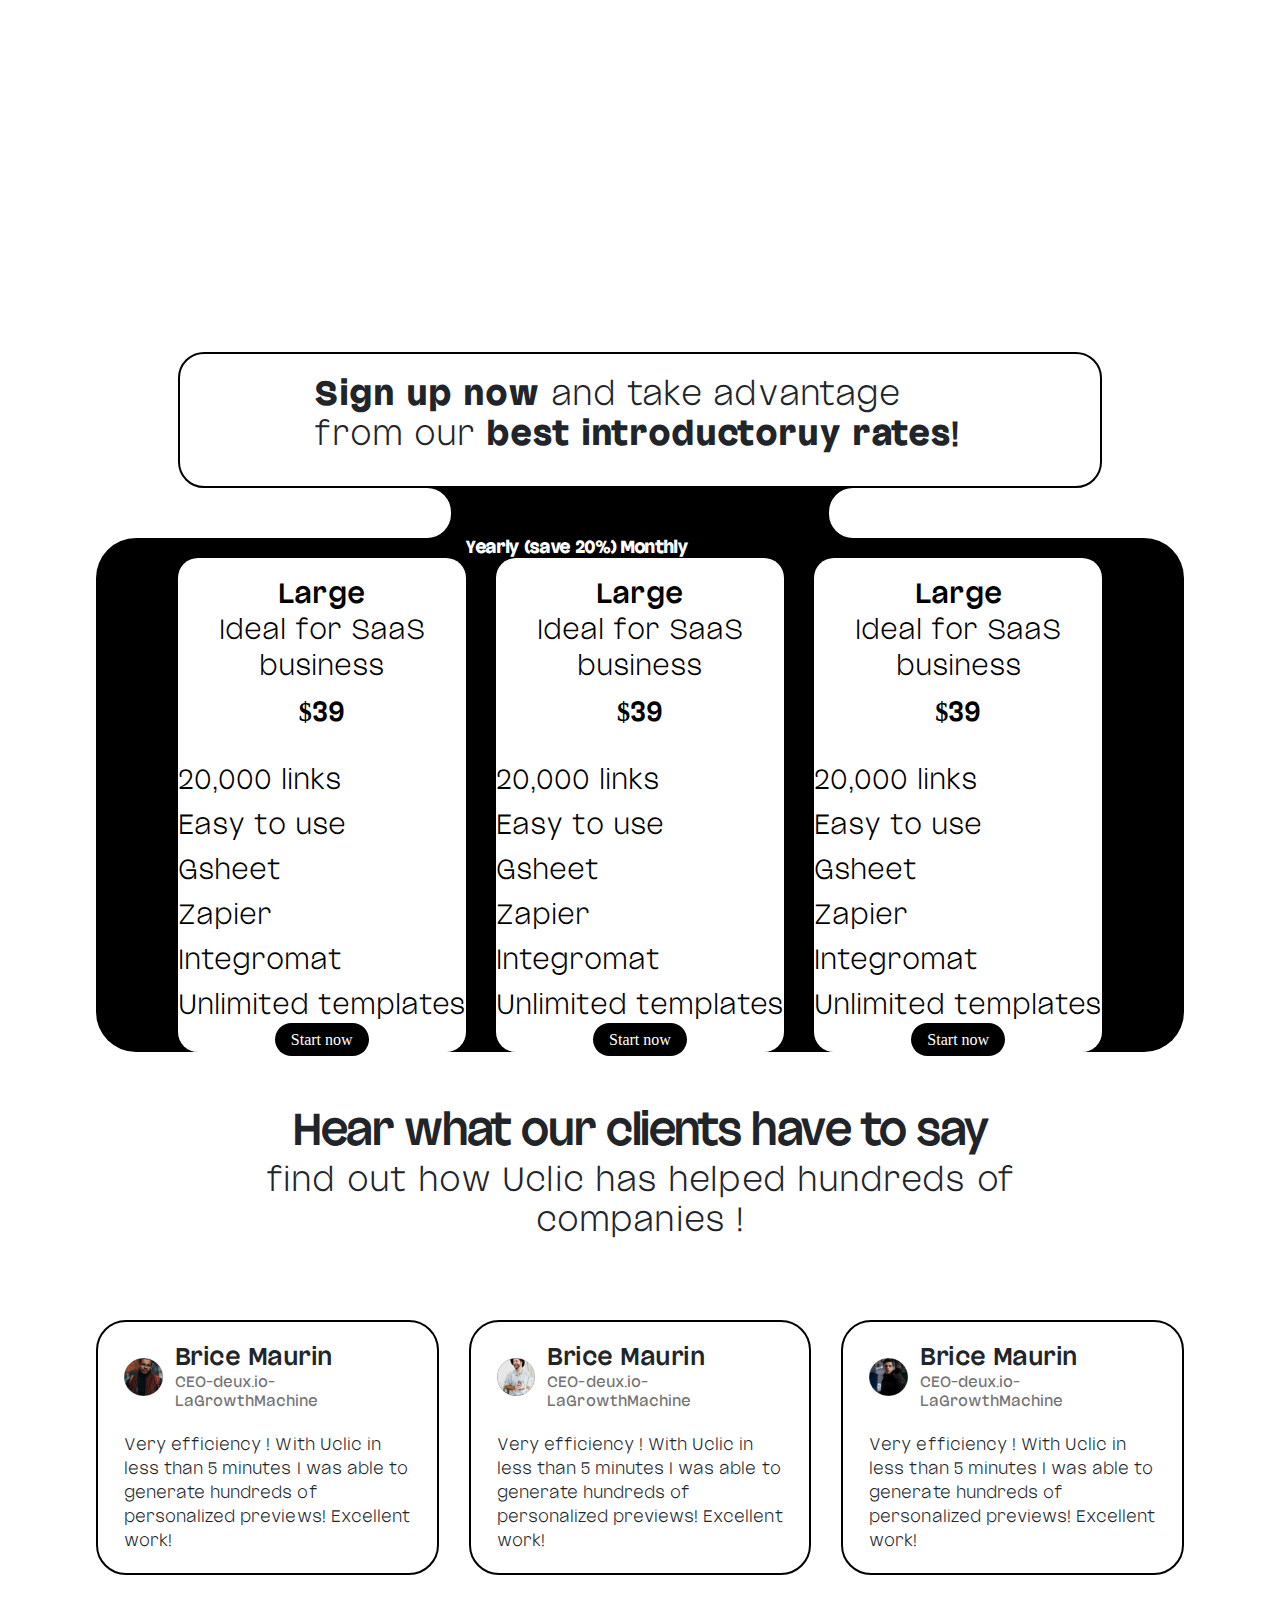
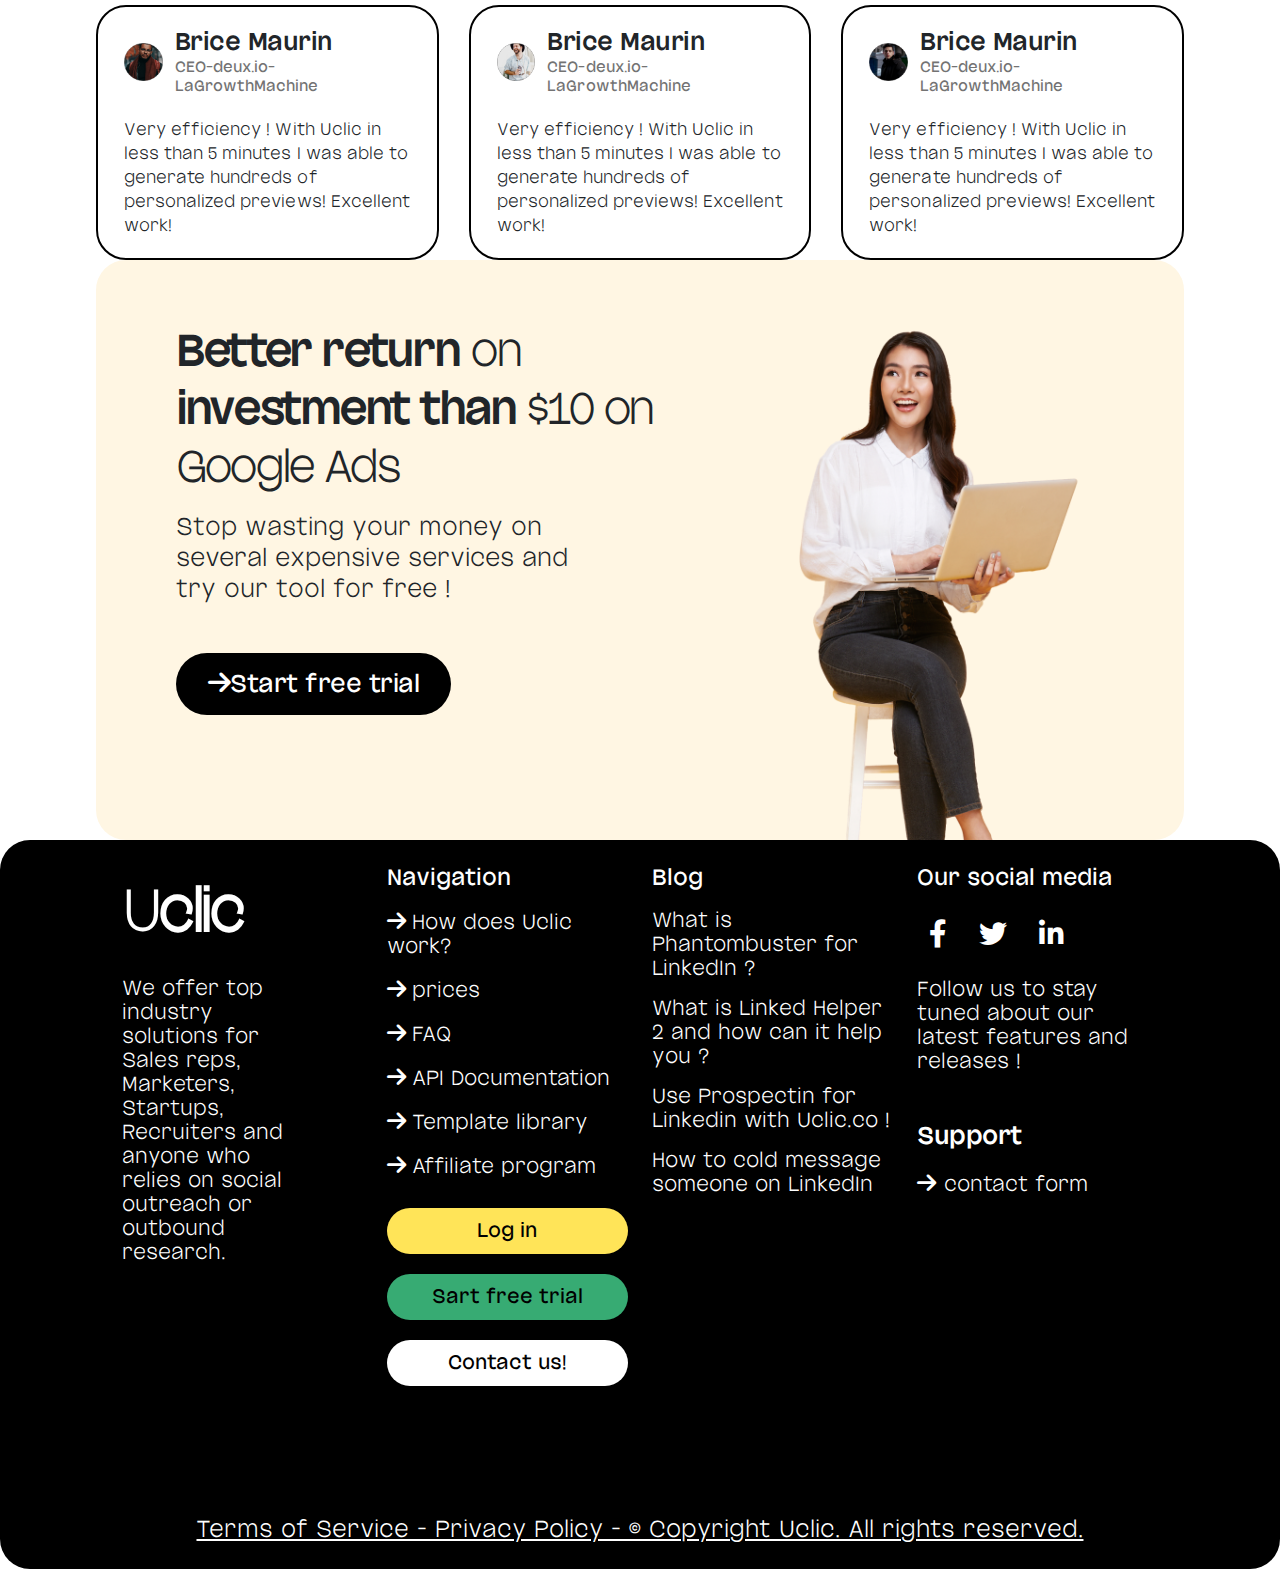
==== commit 11a1c1de: "nine commited" ====
--- a/index.html
+++ b/index.html
@@ -289,7 +289,8 @@
 
                         </h4>
                         <p>
-                            Generate customized landing pages and get 2x the conversion rate - saving you time and money !
+                            Generate customized landing pages and get 2x the conversion rate - saving you time and money
+                            !
                         </p>
                     </div>
                     <div class="col-md-3 third-box long-sq-box">
@@ -316,12 +317,12 @@
                 <strong>Sign up now</strong> and take advantage from our <strong>best introductoruy rates!</strong>
             </h2>
         </div>
+        <div class="two-side-white">
+            <div class="left-white"></div>
+            <div class="left-white right-white"></div>
+        </div>
         <div class="rate-inner">
             <div class="black-div">
-                <div class="two-side-white">
-                    <div class="left-white"></div>
-                    <div class="left-white right-white"></div>
-                </div>
                 <h4>
                     Yearly (save 20%) Monthly
                 </h4>
@@ -415,7 +416,8 @@
                 </div>
                 <div class="biodata">
                     <p>
-                        Very efficiency ! With Uclic in less than 5 minutes I was able to generate hundreds of personalized previews! Excellent
+                        Very efficiency ! With Uclic in less than 5 minutes I was able to generate hundreds of
+                        personalized previews! Excellent
                         work!
                     </p>
                 </div>
@@ -433,7 +435,8 @@
                 </div>
                 <div class="biodata">
                     <p>
-                        Very efficiency ! With Uclic in less than 5 minutes I was able to generate hundreds of personalized previews! Excellent
+                        Very efficiency ! With Uclic in less than 5 minutes I was able to generate hundreds of
+                        personalized previews! Excellent
                         work!
                     </p>
                 </div>
@@ -451,7 +454,8 @@
                 </div>
                 <div class="biodata">
                     <p>
-                        Very efficiency ! With Uclic in less than 5 minutes I was able to generate hundreds of personalized previews! Excellent
+                        Very efficiency ! With Uclic in less than 5 minutes I was able to generate hundreds of
+                        personalized previews! Excellent
                         work!
                     </p>
                 </div>
@@ -471,7 +475,8 @@
                 </div>
                 <div class="biodata">
                     <p>
-                        Very efficiency ! With Uclic in less than 5 minutes I was able to generate hundreds of personalized previews! Excellent
+                        Very efficiency ! With Uclic in less than 5 minutes I was able to generate hundreds of
+                        personalized previews! Excellent
                         work!
                     </p>
                 </div>
@@ -489,7 +494,8 @@
                 </div>
                 <div class="biodata">
                     <p>
-                        Very efficiency ! With Uclic in less than 5 minutes I was able to generate hundreds of personalized previews! Excellent
+                        Very efficiency ! With Uclic in less than 5 minutes I was able to generate hundreds of
+                        personalized previews! Excellent
                         work!
                     </p>
                 </div>
@@ -507,7 +513,8 @@
                 </div>
                 <div class="biodata">
                     <p>
-                        Very efficiency ! With Uclic in less than 5 minutes I was able to generate hundreds of personalized previews! Excellent
+                        Very efficiency ! With Uclic in less than 5 minutes I was able to generate hundreds of
+                        personalized previews! Excellent
                         work!
                     </p>
                 </div>
@@ -525,79 +532,81 @@
             </ul>
         </div>
         <div class="sitting-girl">
-            <img src="images/sitting-girl.png" alt="sitting-girl">
+            <img src="images/sitting-girl.png"
+                alt="sitting-girl">
         </div>
     </section>
     <!-- better part end here -->
     <!-- before footer part start here -->
-        <section class="before-footer">
-            <div class="row container_c before-footer-inner">
-                <div class="col-md-3 single-part uclic-part">
-                    <h2><span>U</span>clic</h2>
-                    <p>
-                        We offer top industry solutions for Sales reps, Marketers, Startups, Recruiters and anyone who relies on social outreach
-                        or outbound research.
-                    </p>
-                </div>
-                <div class="col-md-3 single-part navigation">
-                    <h4>Navigation</h4>
-                    <ul>
-                        <li><i class="fa-solid fa-arrow-right"></i>How does Uclic work?</li>
-                        <li><i class="fa-solid fa-arrow-right"></i>prices</li>
-                        <li><i class="fa-solid fa-arrow-right"></i>FAQ</li>
-                        <li><i class="fa-solid fa-arrow-right"></i>API Documentation</li>
-                        <li><i class="fa-solid fa-arrow-right"></i>Template library</li>
-                        <li><i class="fa-solid fa-arrow-right"></i>Affiliate program</li>
-                    </ul>
-                    <div class="log-btn yellow">
-                        <a href="#">Log in</a>
-                    </div>
-                    <div class="log-btn green">
-                        <a href="#">Sart free trial</a>
-                    </div>
-                    <div class="log-btn gray">
-                        <a href="#">Contact us!</a>
-                    </div>
-                </div>
-                <div class="col-md-3 single-part blog">
-                    <h4>Blog</h4>
-                    <p>
-                        What is Phantombuster for LinkedIn ?
-                    </p>
-                    <p>
-                        What is Linked Helper 2 and how can it
-                        help you ?
-                    </p>
-                    <p>
-                        Use Prospectin for Linkedin with Uclic.co !
-                    </p>
-                    <p>
-                        How to cold message someone on LinkedIn
-                    </p>
-                </div>
-                <div class="col-md-3 single-part social">
-                    <h4>Our social media</h4>
-                    <ul>
-                        <li><a href="#"><i class="fa-brands fa-facebook-f"></i></a></li>
-                        <li><a href="#"><i class="fa-brands fa-twitter"></i></a></li>
-                        <li><a href="#"><i class="fa-brands fa-linkedin-in"></i></a></li>
-                    </ul>
-                    <p>
-                        Follow us to stay tuned about our latest features and releases !
-
-                    </p>
-                    <h3>Support</h3>
-                    <ul>
-                        <li><i class="fa-solid fa-arrow-right"></i>contact form</li>
-                    </ul>
-                </div>
-                <footer>
-                    <h4>
-                        Terms of Service - Privacy Policy - © Copyright Uclic. All rights reserved.
-                    </h4>
-                </footer>
-            </div>
-        </section>
+    <section class="before-footer">
+        <div class="row container_c before-footer-inner">
+            <div class="col-md-3 single-part uclic-part">
+                <h2><span>U</span>clic</h2>
+                <p>
+                    We offer top industry solutions for Sales reps, Marketers, Startups, Recruiters and anyone who
+                    relies on social outreach
+                    or outbound research.
+                </p>
+            </div>
+            <div class="col-md-3 single-part navigation">
+                <h4>Navigation</h4>
+                <ul>
+                    <li><i class="fa-solid fa-arrow-right"></i>How does Uclic work?</li>
+                    <li><i class="fa-solid fa-arrow-right"></i>prices</li>
+                    <li><i class="fa-solid fa-arrow-right"></i>FAQ</li>
+                    <li><i class="fa-solid fa-arrow-right"></i>API Documentation</li>
+                    <li><i class="fa-solid fa-arrow-right"></i>Template library</li>
+                    <li><i class="fa-solid fa-arrow-right"></i>Affiliate program</li>
+                </ul>
+                <div class="log-btn yellow">
+                    <a href="#">Log in</a>
+                </div>
+                <div class="log-btn green">
+                    <a href="#">Sart free trial</a>
+                </div>
+                <div class="log-btn gray">
+                    <a href="#">Contact us!</a>
+                </div>
+            </div>
+            <div class="col-md-3 single-part blog">
+                <h4>Blog</h4>
+                <p>
+                    What is Phantombuster for LinkedIn ?
+                </p>
+                <p>
+                    What is Linked Helper 2 and how can it
+                    help you ?
+                </p>
+                <p>
+                    Use Prospectin for Linkedin with Uclic.co !
+                </p>
+                <p>
+                    How to cold message someone on LinkedIn
+                </p>
+            </div>
+            <div class="col-md-3 single-part social">
+                <h4>Our social media</h4>
+                <ul>
+                    <li><a href="#"><i class="fa-brands fa-facebook-f"></i></a></li>
+                    <li><a href="#"><i class="fa-brands fa-twitter"></i></a></li>
+                    <li><a href="#"><i class="fa-brands fa-linkedin-in"></i></a></li>
+                </ul>
+                <p>
+                    Follow us to stay tuned about our latest features and releases !
+
+                </p>
+                <h3>Support</h3>
+                <ul>
+                    <li><i class="fa-solid fa-arrow-right"></i>contact form</li>
+                </ul>
+            </div>
+            <footer>
+                <h4>
+                    Terms of Service - Privacy Policy - © Copyright Uclic. All rights reserved.
+                </h4>
+            </footer>
+        </div>
+    </section>
     <!-- before footer part end here -->
 
 
--- a/css/style.css
+++ b/css/style.css
@@ -60,8 +60,6 @@
     padding: 50px 0px;
 }
 
-body {}
-
 header {
     width: 100%;
     display: flex;
@@ -482,6 +480,7 @@
 }
 
 /* work part end here */
+
 /* compatiable part start here */
 .compatiable {
     width: 900px;
@@ -612,8 +611,6 @@
     border: 1px solid navy;
     color: white;
 }
-
-.mx-auto.inner-line {}
 
 .install .long-sq-box .outer-line {
     width: 87%;
@@ -672,12 +669,6 @@
     background-color: #4D5ACD;
 }
 
-/* .install-inner .second-box .inner-line .small-line{
-    border: 1px solid;
-}
-.install-inner .second-box .inner-line .big-line{
-    border: 1px solid;
-} */
 .install-inner .third-box {
     background-color: #FFE458;
 }
@@ -708,19 +699,28 @@
 
 /* install part end here */
 /* rate part start here */
+
+.rate .heading {
+    padding: 20px 0px;
+    border: 2px solid black;
+    border-radius: 26px;
+}
+
 .rate .heading h2 {
+    width: 651px;
+    height: 92px;
     font-family: OutrequeLight;
     font-weight: 300;
     font-size: 36px;
-
-    text-align: center;
-    border: 2px solid black;
-    border-radius: 30px;
-    padding: 18px 28px;
+    line-height: 40px;
+    letter-spacing: 0.0025em;
+    margin: 0 auto;
 }
 
 .rate h2 strong {
-    font-weight: 700;
+    font-family: OutrequeBlack;
+    font-weight: 700;
+
 }
 
 .rate-inner .black-div {
@@ -728,32 +728,34 @@
     border-radius: 40px;
 }
 
-.rate-inner .two-side-white {
+.rate .two-side-white {
     display: flex;
     justify-content: space-between;
-
-}
-
-.rate-inner .black-div .two-side-white .left-white {
-    width: 200px;
+    background-color: black;
+}
+
+.rate .two-side-white .left-white {
+    width: 355px;
     height: 50px;
     background-color: white;
-    border: 1px solid white;
-    border-radius: 0px 20px 20px 0px;
-
-}
-
-.rate-inner .black-div .two-side-white .right-white {
-    border-radius: 20px 0px 0px 20px;
+    /* border: 1px solid red; */
+    border-radius: 0px 24px 24px 0px;
+}
+
+.rate .two-side-white .right-white {
+    border-radius: 24px 0px 0px 24px;
 }
 
 .black-div h4 {
-    text-align: center;
-    color: white;
-    font-family: OutrequeLight;
-    font-weight: 300;
-    font-size: 20px;
-
+    Width: 350px; 
+    Height: 20px;
+    margin: 0 auto;
+    font-family: OutrequeBlack;
+    font-weight: 900;
+    font-size: 19px;
+    line-height: 19px;
+    letter-spacing: -0.07em;
+    color: #FFFFFF;
 }
 
 .rate-box {
@@ -803,7 +805,6 @@
 }
 
 .bottom-things .start-now-btn {
-
     text-align: center;
 }
 
@@ -844,11 +845,8 @@
 }
 
 .clients-inner .single-client {
-
     border: 2px solid black;
-
     padding: 20px 26px;
-
     border-radius: 30px;
 }
 
@@ -860,12 +858,10 @@
 .single-client .name-pic .picture {
     width: 40px;
     margin-right: 12px;
-    /* align-items: center; */
 }
 
 .single-client .name-pic .picture img {
     width: 100%;
-
 }
 
 .single-client .name-pic .name h3 {
@@ -959,10 +955,7 @@
 .better .sitting-girl img {
     width: 100%;
     height: 100%;
-    /* margin-right: 80px; */
-}
-
-
+}
 
 /* better part end here  */
 
@@ -1053,8 +1046,6 @@
     font-weight: 500;
     font-size: 21px;
     line-height: 26px;
-
-
 }
 
 .before-footer-inner .navigation .yellow {
@@ -1264,6 +1255,7 @@
     letter-spacing: -0.07em;
     text-align: center;
 }
+
 .blog-post-inner .post-box {
     display: flex;
     justify-content: space-around;
@@ -1273,6 +1265,7 @@
 .blog-post-inner .post-box .single-box .passage {
     border: 2px solid black;
     border-radius: 0px 0px 26px 26px;
+    padding: 20px 30px;
 }
 
 .blog-post-inner .post-box .single-box .passage h3 {
@@ -1289,16 +1282,24 @@
     font-size: 18px;
     line-height: 24px;
     letter-spacing: 0.0015em;
+
 }
 
 .single-box .h4-part {
     display: flex;
-    /* background-color: red; */
 }
 
 .single-box .h4-part .right-icon {
+    display: flex;
     align-items: center;
-}
+    justify-content: space-between;
+}
+
+.single-box .h4-part .right-icon i {
+    font-size: 50px;
+    margin-left: 30px;
+}
+
 
 /* blog post end here */
 /* sp-one end here */